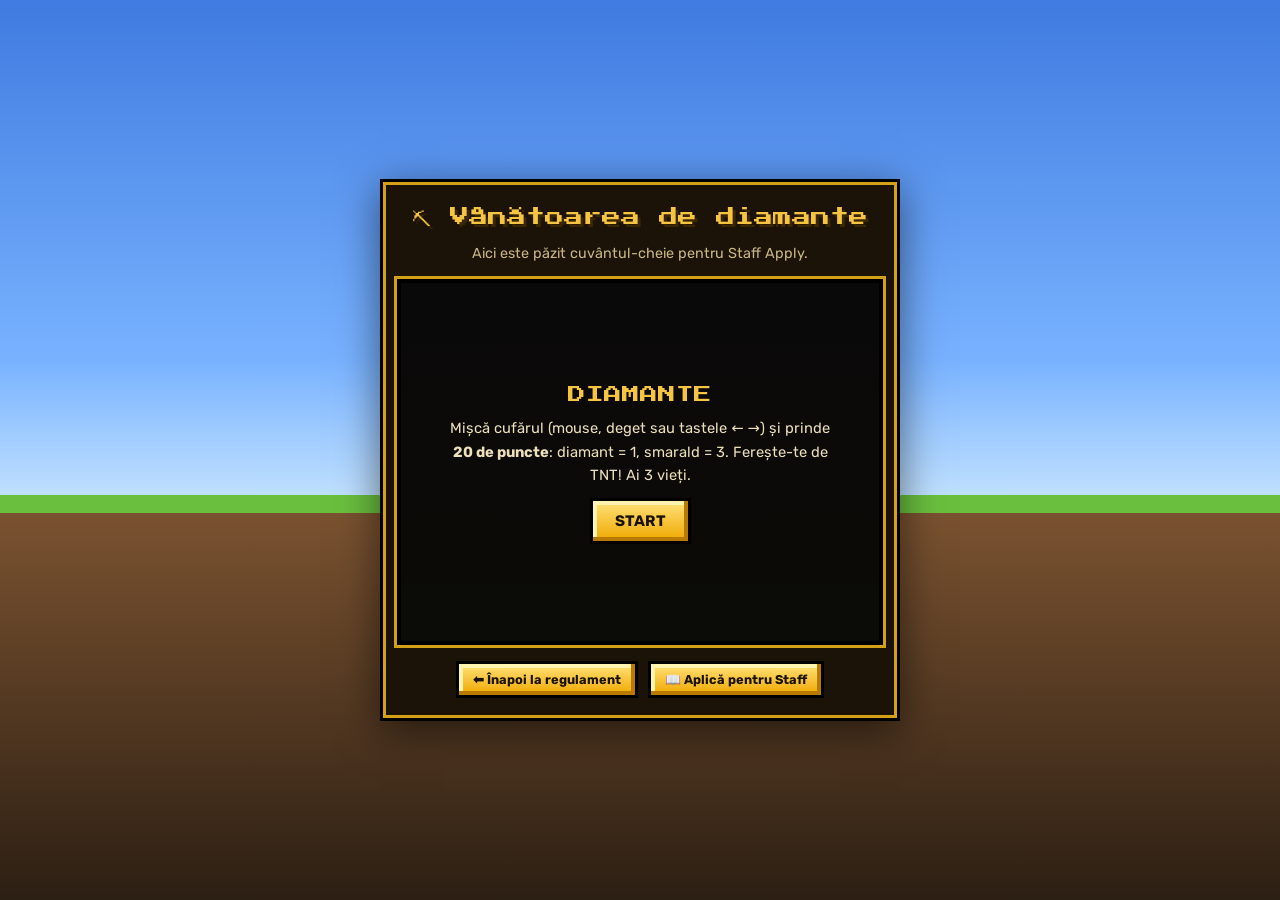
==== index.html @ 4e88d93f "36" ====
<!doctype html>
<html lang="ro">
<head>
  <meta charset="utf-8">
  <meta name="viewport" content="width=device-width,initial-scale=1">
  <title>Vânătoarea de diamante · Survival-Earth</title>
  <link href="https://fonts.googleapis.com/css2?family=Press+Start+2P&family=Rubik:wght@400;700&display=swap" rel="stylesheet">
  <style>
    *{box-sizing:border-box}body{margin:0;min-height:100vh;display:grid;place-items:center;padding:16px;font:16px/1.6 Rubik,system-ui,sans-serif;color:#f6ecd2;background:linear-gradient(#3f7be0,#78b2ff 40%,#bfe0ff 55%,#6abf3f 55% 57%,#7a5230 57%,#2c1f13)}
    .game{width:100%;max-width:520px;text-align:center;padding:20px 14px;border:3px solid #000;background:#1b1208;box-shadow:inset 0 0 0 3px #d4a017,0 10px 40px #0008}
    h1{margin:0;font:400 clamp(13px,3.8vw,19px)/1.6 'Press Start 2P',monospace;color:#f5c542;text-shadow:3px 3px #3a2600}
    .gbox{position:relative;margin:14px auto 0;border:4px solid #000;box-shadow:0 0 0 3px #d4a017}
    .gc{display:block;width:100%;height:auto;touch-action:none;background:linear-gradient(#10243f,#1d3a1f);cursor:ew-resize;image-rendering:pixelated}
    .gov{position:absolute;inset:0;display:grid;place-content:center;justify-items:center;gap:10px;padding:14px;background:#0a0705ea}
    .gt{font:400 clamp(.8rem,3.6vw,1.1rem)/1.5 'Press Start 2P',monospace;color:#f5c542}.gd{max-width:380px;font-size:.92rem;color:#ecdfba}
    .btn{display:inline-block;padding:11px 22px;font:700 .95rem Rubik,sans-serif;cursor:pointer;text-decoration:none;color:#1a1206;background:linear-gradient(#ffe27a,#f0a800);border:3px solid #000;box-shadow:inset -4px -4px #b87a00,inset 4px 4px #fff3b0}
    .btn:hover{filter:brightness(1.1)}.prize{display:none}.game.won .prize{display:block}.game.won .gbox{display:none}
    .kw{display:block;margin:12px 0 14px;font:400 clamp(.8rem,4.2vw,1.3rem) 'Press Start 2P',monospace;color:#f5c542;word-break:break-all;user-select:all}
    .lk{margin-top:16px;display:flex;gap:10px;justify-content:center;flex-wrap:wrap}.lk .btn{font-size:.8rem;padding:8px 14px}
  </style>
</head>
<body>
  <div class="game">
    <h1>⛏ Vânătoarea de diamante</h1>
    <p style="margin:10px 0 0;color:#c9b886;font-size:.9rem">Aici este păzit cuvântul-cheie pentru Staff Apply.</p>
    <div class="gbox">
      <canvas class="gc" width="480" height="360"></canvas>
      <div class="gov">
        <div class="gt">DIAMANTE</div>
        <div class="gd">Mișcă cufărul (mouse, deget sau tastele ← →) și prinde <b>20 de puncte</b>: diamant = 1, smarald = 3. Ferește-te de TNT! Ai 3 vieți.</div>
        <button type="button" class="btn gs">START</button>
      </div>
    </div>
    <div class="prize">🏆 Felicitări! Cuvântul-cheie este:<span class="gold kw"></span><button type="button" class="btn kc">📋 Copiază cuvântul-cheie</button></div>
    <div class="lk">
      <a class="btn" href="https://panel.ratonii.ro/rules/view?id=29">⬅ Înapoi la regulament</a>
      <a class="btn" href="https://panel.ratonii.ro/staff-apply">📖 Aplică pentru Staff</a>
    </div>
  </div>

  <script>
    document.querySelector('.gs').onclick=function(){var b=this,g=b.closest('.game'),cv=g.querySelector('canvas'),cx=cv.getContext('2d'),ov=g.querySelector('.gov'),W=480,H=360,A=window.erA||(window.erA={});
    if(A.run)return;cx.imageSmoothingEnabled=false;
    function spr(r,p){var c=document.createElement('canvas');c.width=c.height=8;var x=c.getContext('2d');r.forEach(function(s,j){for(var i=0;i<8;i++){if(p[s.charAt(i)]){x.fillStyle=p[s.charAt(i)];x.fillRect(i,j,1,1)}}});return c}
    var G={d:spr(['...cc...','..cwcc..','.cwccdc.','cwccccdd','.ccccdd.','..cdddd.','...dd...','........'],{c:'#4aedd9',d:'#1fb5a6',w:'#fff'}),e:spr(['...cc...','..cwcc..','.cwccdc.','cwccccdd','.ccccdd.','..cdddd.','...dd...','........'],{c:'#3ddc6a',d:'#128a3a',w:'#d8ffe2'}),t:spr(['rrrrrrrr','rrrrrrrr','wwwwwwww','wkwwkkkw','wwwwwwww','rrrrrrrr','rrrrrrrr','dddddddd'],{r:'#d33a2a',w:'#eee',k:'#222',d:'#822'}),c:spr(['bbbbbbbb','bddddddb','bddggddb','bbbggbbb','bddddddb','bddddddb','bddddddb','bbbbbbbb'],{b:'#5a3410',d:'#a0702c',g:'#e8c24a'})};
    function beep(f,d){try{A.ac=A.ac||new(window.AudioContext||window.webkitAudioContext)();var o=A.ac.createOscillator(),q=A.ac.createGain();o.type='square';o.frequency.value=f;q.gain.value=.06;q.gain.exponentialRampToValueAtTime(.001,A.ac.currentTime+d);o.connect(q);q.connect(A.ac.destination);o.start();o.stop(A.ac.currentTime+d)}catch(e){}}
    if(!A.b){A.b=1;A.px=W/2;function mv(e){var r=cv.getBoundingClientRect();A.px=Math.max(32,Math.min(W-32,(e.clientX-r.left)/r.width*W))}
    cv.addEventListener('pointermove',mv);cv.addEventListener('pointerdown',mv);
    document.addEventListener('keydown',function(e){if(!A.run)return;if(e.key==='ArrowLeft'){A.px=Math.max(32,A.px-28);e.preventDefault()}if(e.key==='ArrowRight'){A.px=Math.min(W-32,A.px+28);e.preventDefault()}})}
    var sc=0,li=3,it=[],tm=0,nx=0;A.px=W/2;A.run=1;ov.style.display='none';g.classList.remove('won');
    function end(w){A.run=0;if(w){g.querySelector('.kw').textContent=atob('RWFydGhNQ1JhdG9uaWlCJkM=');g.classList.add('won');beep(990,.3)}else{g.querySelector('.gt').textContent='AI PIERDUT';g.querySelector('.gd').textContent='Ai fost aruncat în aer de TNT. Mai încearcă!';b.textContent='REÎNCEARCĂ';ov.style.display='grid'}}function loop(){if(!A.run)return;tm++;if(tm>=nx){var r=Math.random();it.push({x:20+Math.random()*(W-40),y:-24,k:r<.22?'t':r<.34?'e':'d'});nx=tm+Math.max(18,46-sc*1.2)}cx.clearRect(0,0,W,H);cx.fillStyle='rgba(255,255,255,.06)';for(var i=0;i<W;i+=48)cx.fillRect(i,0,2,H);it=it.filter(function(o){o.y+=2.6+sc*.12;if(o.y>H-52&&o.y<H-6&&Math.abs(o.x-A.px)<38){if(o.k=='t'){li--;beep(110,.3)}else{sc+=o.k=='e'?3:1;beep(o.k=='e'?880:660,.1)}return false}if(o.y>H+20)return false;cx.drawImage(G[o.k],o.x-16,o.y-16,32,32);return true});cx.drawImage(G.c,A.px-32,H-60,64,64);cx.fillStyle='#fff';cx.font='bold 16px monospace';cx.fillText('Puncte: '+Math.min(sc,20)+'/20',10,22);cx.fillText('Vieți: '+Array(Math.max(li,0)+1).join('♥'),10,44);if(sc>=20){end(1);return}if(li<=0){end(0);return}requestAnimationFrame(loop)}loop();};
    document.querySelector('.kc').onclick=function(){var t=document.querySelector('.kw').textContent;try{navigator.clipboard.writeText(t);this.textContent='✅ Copiat!'}catch(e){prompt('Copiază:',t)};
    };
  </script>
</body>
</html>
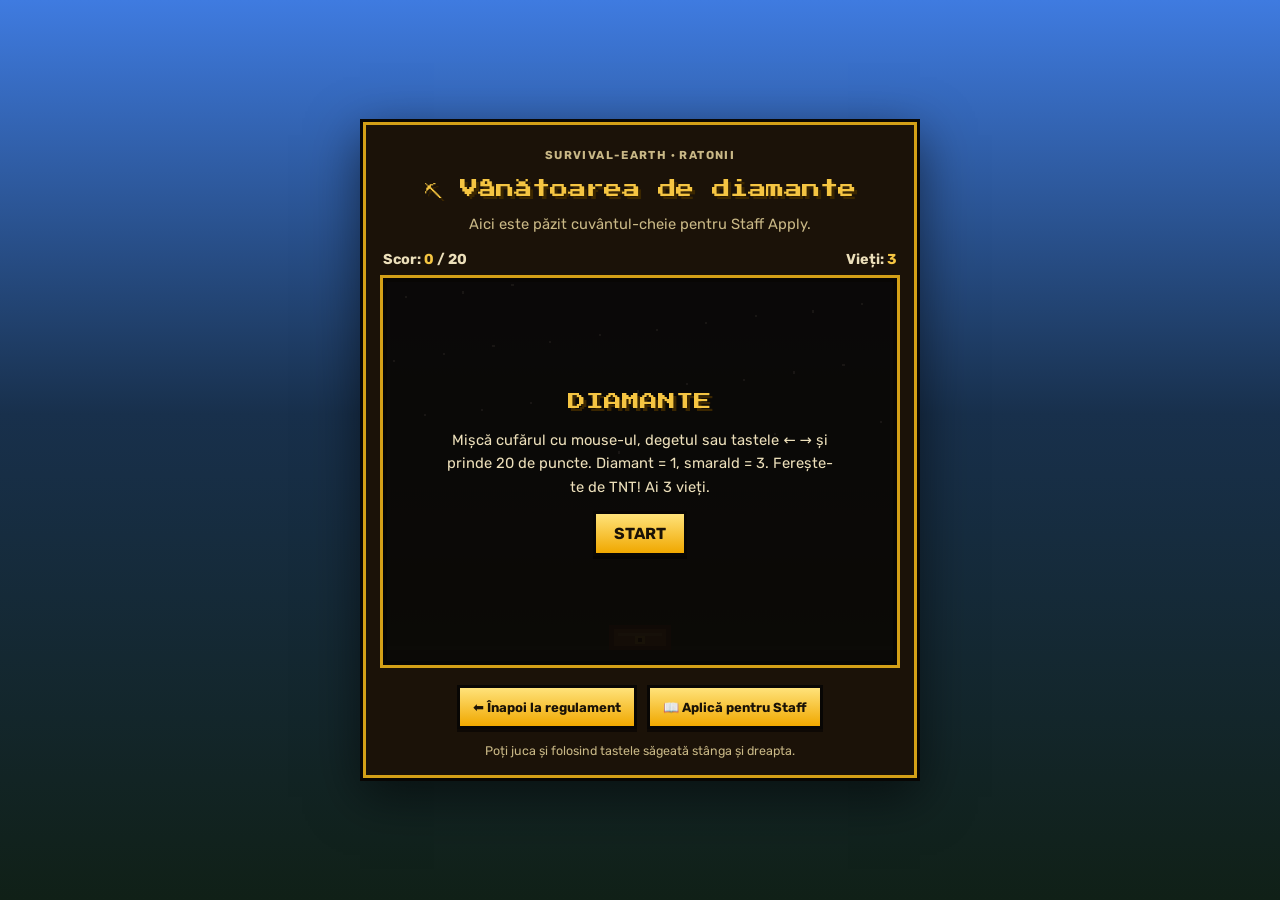
==== commit c7955f58: "Separate the mini-game into HTML, CSS, and JavaScript files" ====
--- a/index.html
+++ b/index.html
@@ -2,55 +2,51 @@
 <html lang="ro">
 <head>
   <meta charset="utf-8">
-  <meta name="viewport" content="width=device-width,initial-scale=1">
+  <meta name="viewport" content="width=device-width, initial-scale=1">
+  <meta name="theme-color" content="#18304c">
+  <meta name="description" content="Joacă Vânătoarea de diamante pe Survival-Earth și descoperă cuvântul-cheie pentru Staff Apply.">
   <title>Vânătoarea de diamante · Survival-Earth</title>
-  <link href="https://fonts.googleapis.com/css2?family=Press+Start+2P&family=Rubik:wght@400;700&display=swap" rel="stylesheet">
-  <style>
-    *{box-sizing:border-box}body{margin:0;min-height:100vh;display:grid;place-items:center;padding:16px;font:16px/1.6 Rubik,system-ui,sans-serif;color:#f6ecd2;background:linear-gradient(#3f7be0,#78b2ff 40%,#bfe0ff 55%,#6abf3f 55% 57%,#7a5230 57%,#2c1f13)}
-    .game{width:100%;max-width:520px;text-align:center;padding:20px 14px;border:3px solid #000;background:#1b1208;box-shadow:inset 0 0 0 3px #d4a017,0 10px 40px #0008}
-    h1{margin:0;font:400 clamp(13px,3.8vw,19px)/1.6 'Press Start 2P',monospace;color:#f5c542;text-shadow:3px 3px #3a2600}
-    .gbox{position:relative;margin:14px auto 0;border:4px solid #000;box-shadow:0 0 0 3px #d4a017}
-    .gc{display:block;width:100%;height:auto;touch-action:none;background:linear-gradient(#10243f,#1d3a1f);cursor:ew-resize;image-rendering:pixelated}
-    .gov{position:absolute;inset:0;display:grid;place-content:center;justify-items:center;gap:10px;padding:14px;background:#0a0705ea}
-    .gt{font:400 clamp(.8rem,3.6vw,1.1rem)/1.5 'Press Start 2P',monospace;color:#f5c542}.gd{max-width:380px;font-size:.92rem;color:#ecdfba}
-    .btn{display:inline-block;padding:11px 22px;font:700 .95rem Rubik,sans-serif;cursor:pointer;text-decoration:none;color:#1a1206;background:linear-gradient(#ffe27a,#f0a800);border:3px solid #000;box-shadow:inset -4px -4px #b87a00,inset 4px 4px #fff3b0}
-    .btn:hover{filter:brightness(1.1)}.prize{display:none}.game.won .prize{display:block}.game.won .gbox{display:none}
-    .kw{display:block;margin:12px 0 14px;font:400 clamp(.8rem,4.2vw,1.3rem) 'Press Start 2P',monospace;color:#f5c542;word-break:break-all;user-select:all}
-    .lk{margin-top:16px;display:flex;gap:10px;justify-content:center;flex-wrap:wrap}.lk .btn{font-size:.8rem;padding:8px 14px}
-  </style>
+  <link rel="preconnect" href="https://fonts.googleapis.com">
+  <link rel="preconnect" href="https://fonts.gstatic.com" crossorigin>
+  <link href="https://fonts.googleapis.com/css2?family=Press+Start+2P&family=Rubik:wght@400;500;700&display=swap" rel="stylesheet">
+  <link rel="stylesheet" href="style.css">
+  <script src="script.js" defer></script>
 </head>
 <body>
-  <div class="game">
-    <h1>⛏ Vânătoarea de diamante</h1>
-    <p style="margin:10px 0 0;color:#c9b886;font-size:.9rem">Aici este păzit cuvântul-cheie pentru Staff Apply.</p>
-    <div class="gbox">
-      <canvas class="gc" width="480" height="360"></canvas>
-      <div class="gov">
-        <div class="gt">DIAMANTE</div>
-        <div class="gd">Mișcă cufărul (mouse, deget sau tastele ← →) și prinde <b>20 de puncte</b>: diamant = 1, smarald = 3. Ferește-te de TNT! Ai 3 vieți.</div>
-        <button type="button" class="btn gs">START</button>
+  <main class="game" id="game">
+    <header class="intro">
+      <p class="eyebrow">SURVIVAL-EARTH · RATONII</p>
+      <h1>⛏ Vânătoarea de diamante</h1>
+      <p class="description">Aici este păzit cuvântul-cheie pentru Staff Apply.</p>
+    </header>
+
+    <section class="game-area" aria-label="Mini-joc Vânătoarea de diamante">
+      <div class="hud" aria-live="polite">
+        <span>Scor: <strong id="score">0</strong> / 20</span>
+        <span>Vieți: <strong id="lives">3</strong></span>
       </div>
-    </div>
-    <div class="prize">🏆 Felicitări! Cuvântul-cheie este:<span class="gold kw"></span><button type="button" class="btn kc">📋 Copiază cuvântul-cheie</button></div>
-    <div class="lk">
-      <a class="btn" href="https://panel.ratonii.ro/rules/view?id=29">⬅ Înapoi la regulament</a>
-      <a class="btn" href="https://panel.ratonii.ro/staff-apply">📖 Aplică pentru Staff</a>
-    </div>
-  </div>
+      <div class="canvas-wrap">
+        <canvas class="game-canvas" id="game-canvas" width="480" height="360" aria-label="Prinde diamantele și smaraldele, evită TNT-ul"></canvas>
+        <div class="overlay" id="overlay">
+          <h2 class="overlay-title" id="overlay-title">DIAMANTE</h2>
+          <p class="overlay-description" id="overlay-description">Mișcă cufărul cu mouse-ul, degetul sau tastele ← → și prinde 20 de puncte. Diamant = 1, smarald = 3. Ferește-te de TNT! Ai 3 vieți.</p>
+          <button class="button" id="start-button" type="button">START</button>
+        </div>
+      </div>
 
-  <script>
-    document.querySelector('.gs').onclick=function(){var b=this,g=b.closest('.game'),cv=g.querySelector('canvas'),cx=cv.getContext('2d'),ov=g.querySelector('.gov'),W=480,H=360,A=window.erA||(window.erA={});
-    if(A.run)return;cx.imageSmoothingEnabled=false;
-    function spr(r,p){var c=document.createElement('canvas');c.width=c.height=8;var x=c.getContext('2d');r.forEach(function(s,j){for(var i=0;i<8;i++){if(p[s.charAt(i)]){x.fillStyle=p[s.charAt(i)];x.fillRect(i,j,1,1)}}});return c}
-    var G={d:spr(['...cc...','..cwcc..','.cwccdc.','cwccccdd','.ccccdd.','..cdddd.','...dd...','........'],{c:'#4aedd9',d:'#1fb5a6',w:'#fff'}),e:spr(['...cc...','..cwcc..','.cwccdc.','cwccccdd','.ccccdd.','..cdddd.','...dd...','........'],{c:'#3ddc6a',d:'#128a3a',w:'#d8ffe2'}),t:spr(['rrrrrrrr','rrrrrrrr','wwwwwwww','wkwwkkkw','wwwwwwww','rrrrrrrr','rrrrrrrr','dddddddd'],{r:'#d33a2a',w:'#eee',k:'#222',d:'#822'}),c:spr(['bbbbbbbb','bddddddb','bddggddb','bbbggbbb','bddddddb','bddddddb','bddddddb','bbbbbbbb'],{b:'#5a3410',d:'#a0702c',g:'#e8c24a'})};
-    function beep(f,d){try{A.ac=A.ac||new(window.AudioContext||window.webkitAudioContext)();var o=A.ac.createOscillator(),q=A.ac.createGain();o.type='square';o.frequency.value=f;q.gain.value=.06;q.gain.exponentialRampToValueAtTime(.001,A.ac.currentTime+d);o.connect(q);q.connect(A.ac.destination);o.start();o.stop(A.ac.currentTime+d)}catch(e){}}
-    if(!A.b){A.b=1;A.px=W/2;function mv(e){var r=cv.getBoundingClientRect();A.px=Math.max(32,Math.min(W-32,(e.clientX-r.left)/r.width*W))}
-    cv.addEventListener('pointermove',mv);cv.addEventListener('pointerdown',mv);
-    document.addEventListener('keydown',function(e){if(!A.run)return;if(e.key==='ArrowLeft'){A.px=Math.max(32,A.px-28);e.preventDefault()}if(e.key==='ArrowRight'){A.px=Math.min(W-32,A.px+28);e.preventDefault()}})}
-    var sc=0,li=3,it=[],tm=0,nx=0;A.px=W/2;A.run=1;ov.style.display='none';g.classList.remove('won');
-    function end(w){A.run=0;if(w){g.querySelector('.kw').textContent=atob('RWFydGhNQ1JhdG9uaWlCJkM=');g.classList.add('won');beep(990,.3)}else{g.querySelector('.gt').textContent='AI PIERDUT';g.querySelector('.gd').textContent='Ai fost aruncat în aer de TNT. Mai încearcă!';b.textContent='REÎNCEARCĂ';ov.style.display='grid'}}function loop(){if(!A.run)return;tm++;if(tm>=nx){var r=Math.random();it.push({x:20+Math.random()*(W-40),y:-24,k:r<.22?'t':r<.34?'e':'d'});nx=tm+Math.max(18,46-sc*1.2)}cx.clearRect(0,0,W,H);cx.fillStyle='rgba(255,255,255,.06)';for(var i=0;i<W;i+=48)cx.fillRect(i,0,2,H);it=it.filter(function(o){o.y+=2.6+sc*.12;if(o.y>H-52&&o.y<H-6&&Math.abs(o.x-A.px)<38){if(o.k=='t'){li--;beep(110,.3)}else{sc+=o.k=='e'?3:1;beep(o.k=='e'?880:660,.1)}return false}if(o.y>H+20)return false;cx.drawImage(G[o.k],o.x-16,o.y-16,32,32);return true});cx.drawImage(G.c,A.px-32,H-60,64,64);cx.fillStyle='#fff';cx.font='bold 16px monospace';cx.fillText('Puncte: '+Math.min(sc,20)+'/20',10,22);cx.fillText('Vieți: '+Array(Math.max(li,0)+1).join('♥'),10,44);if(sc>=20){end(1);return}if(li<=0){end(0);return}requestAnimationFrame(loop)}loop();};
-    document.querySelector('.kc').onclick=function(){var t=document.querySelector('.kw').textContent;try{navigator.clipboard.writeText(t);this.textContent='✅ Copiat!'}catch(e){prompt('Copiază:',t)};
-    };
-  </script>
+      <section class="prize" id="prize" hidden aria-live="polite">
+        <h2>🏆 Felicitări!</h2>
+        <p>Cuvântul-cheie este:</p>
+        <strong class="keyword" id="keyword">EarthMCRatoniiB&amp;C</strong>
+        <button class="button copy-button" id="copy-button" type="button">📋 Copiază cuvântul-cheie</button>
+      </section>
+    </section>
+
+    <nav class="links" aria-label="Linkuri utile">
+      <a class="button button-secondary" href="https://panel.ratonii.ro/rules/view?id=29">⬅ Înapoi la regulament</a>
+      <a class="button button-secondary" href="https://panel.ratonii.ro/staff-apply">📖 Aplică pentru Staff</a>
+    </nav>
+    <p class="controls-hint">Poți juca și folosind tastele săgeată stânga și dreapta.</p>
+  </main>
 </body>
 </html>
--- a/style.css
+++ b/style.css
@@ -0,0 +1,209 @@
+* {
+  box-sizing: border-box;
+}
+
+:root {
+  color-scheme: dark;
+  font-family: "Rubik", system-ui, sans-serif;
+  color: #f6ecd2;
+  background: #10233b;
+}
+
+body {
+  min-width: 320px;
+  min-height: 100vh;
+  margin: 0;
+  display: grid;
+  place-items: center;
+  padding: 24px 16px;
+  background: linear-gradient(180deg, #3f7be0 0%, #18304c 46%, #102017 100%);
+}
+
+button,
+a {
+  font: inherit;
+}
+
+.game {
+  width: min(100%, 560px);
+  padding: 26px 20px 20px;
+  text-align: center;
+  background: #1b1208;
+  border: 3px solid #080604;
+  box-shadow: inset 0 0 0 3px #d4a017, 0 16px 48px #0008;
+}
+
+.intro {
+  margin-bottom: 18px;
+}
+
+.eyebrow {
+  margin: 0 0 12px;
+  color: #c9b886;
+  font-size: 0.72rem;
+  font-weight: 700;
+  letter-spacing: 0.12em;
+}
+
+h1,
+.overlay-title {
+  color: #f5c542;
+  font-family: "Press Start 2P", monospace;
+  font-size: clamp(0.82rem, 3.5vw, 1.15rem);
+  font-weight: 400;
+  line-height: 1.7;
+  text-shadow: 3px 3px #3a2600;
+}
+
+h1 {
+  margin: 0;
+}
+
+.description {
+  margin: 10px 0 0;
+  color: #c9b886;
+  font-size: 0.92rem;
+}
+
+.hud {
+  display: flex;
+  justify-content: space-between;
+  gap: 12px;
+  margin: 0 auto 10px;
+  color: #ecdfba;
+  font-size: 0.9rem;
+  font-weight: 700;
+}
+
+.hud strong {
+  color: #f5c542;
+  font-variant-numeric: tabular-nums;
+}
+
+.canvas-wrap {
+  position: relative;
+  border: 4px solid #080604;
+  box-shadow: 0 0 0 3px #d4a017;
+}
+
+.game-canvas {
+  display: block;
+  width: 100%;
+  height: auto;
+  background: #10243f;
+  image-rendering: pixelated;
+  touch-action: none;
+  cursor: ew-resize;
+}
+
+.overlay {
+  position: absolute;
+  inset: 0;
+  display: grid;
+  align-content: center;
+  justify-items: center;
+  gap: 12px;
+  padding: 18px;
+  background: #0a0705eF;
+}
+
+.overlay[hidden] {
+  display: none;
+}
+
+.overlay-title {
+  margin: 0;
+  font-size: clamp(0.8rem, 3.6vw, 1.1rem);
+}
+
+.overlay-description {
+  max-width: 390px;
+  margin: 0;
+  color: #ecdfba;
+  font-size: 0.92rem;
+  line-height: 1.6;
+}
+
+.button {
+  display: inline-flex;
+  min-height: 44px;
+  align-items: center;
+  justify-content: center;
+  padding: 10px 18px;
+  color: #1a1206;
+  font-weight: 700;
+  text-decoration: none;
+  background: linear-gradient(#ffe27a, #f0a800);
+  border: 3px solid #080604;
+  box-shadow: 0 3px 0 #0008;
+  cursor: pointer;
+  transition: filter 120ms ease, transform 120ms ease;
+}
+
+.button:hover {
+  filter: brightness(1.1);
+  transform: translateY(-1px);
+}
+
+.button:focus-visible {
+  outline: 3px solid #fff;
+  outline-offset: 3px;
+}
+
+.prize {
+  padding: 22px 10px 8px;
+}
+
+.prize[hidden] {
+  display: none;
+}
+
+.prize h2 {
+  margin: 0 0 8px;
+  color: #f5c542;
+  font-size: 1.3rem;
+}
+
+.prize p {
+  margin: 0;
+}
+
+.keyword {
+  display: block;
+  margin: 14px 0;
+  color: #f5c542;
+  font-family: "Press Start 2P", monospace;
+  font-size: clamp(0.7rem, 4vw, 1rem);
+  line-height: 1.8;
+  overflow-wrap: anywhere;
+  user-select: all;
+}
+
+.links {
+  display: flex;
+  flex-wrap: wrap;
+  justify-content: center;
+  gap: 10px;
+  margin-top: 20px;
+}
+
+.button-secondary {
+  padding: 9px 13px;
+  font-size: 0.82rem;
+}
+
+.controls-hint {
+  margin: 14px 0 0;
+  color: #c9b886;
+  font-size: 0.78rem;
+}
+
+@media (max-width: 420px) {
+  .game {
+    padding: 22px 14px 16px;
+  }
+
+  .links {
+    flex-direction: column;
+  }
+}
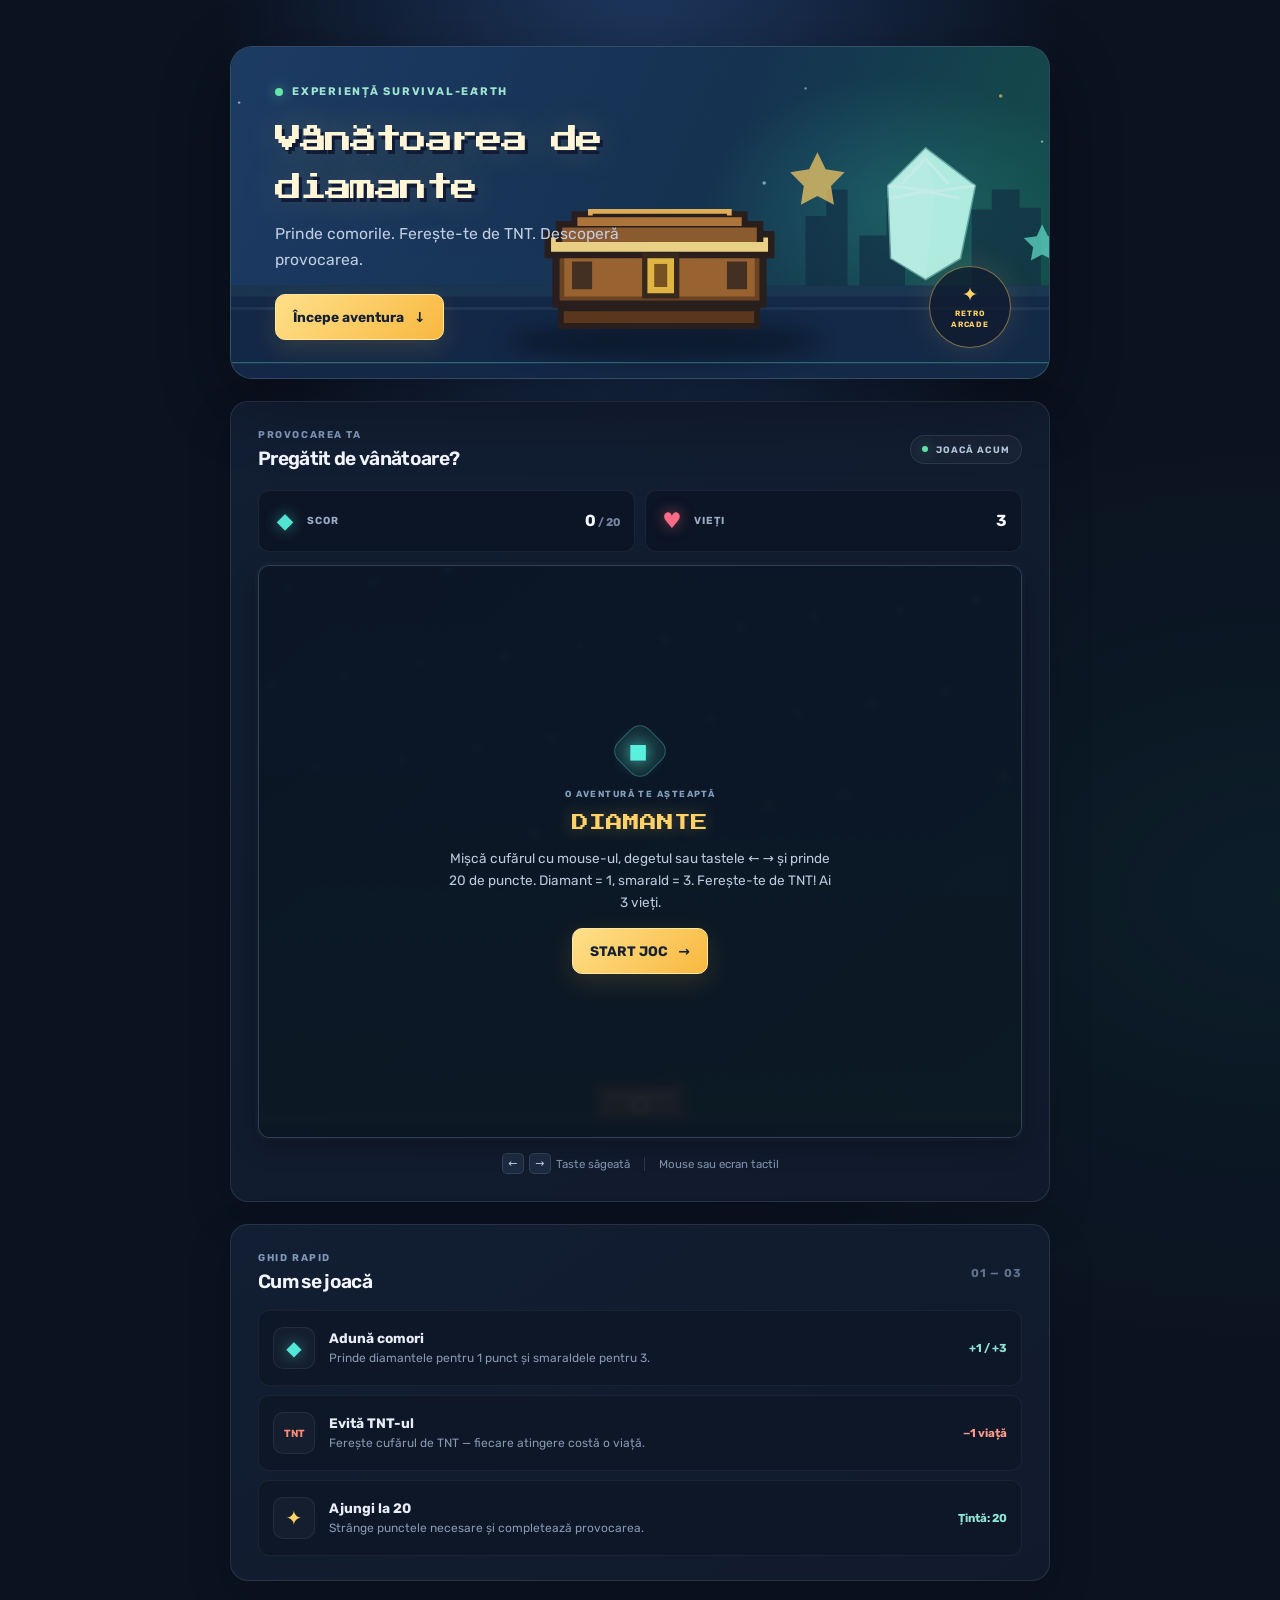
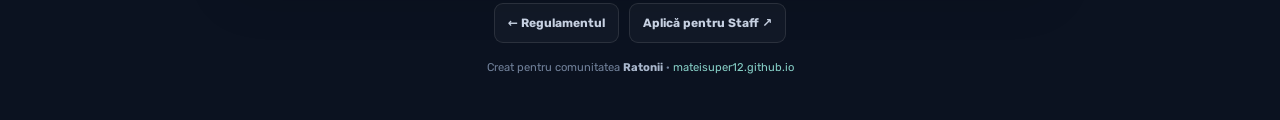
==== commit 897ed79c: "Refresh the game landing page with new branding and username links (leave README unchanged)" ====
--- a/index.html
+++ b/index.html
@@ -3,34 +3,56 @@
 <head>
   <meta charset="utf-8">
   <meta name="viewport" content="width=device-width, initial-scale=1">
-  <meta name="theme-color" content="#18304c">
-  <meta name="description" content="Joacă Vânătoarea de diamante pe Survival-Earth și descoperă cuvântul-cheie pentru Staff Apply.">
+  <meta name="theme-color" content="#101a2d">
+  <meta name="description" content="Joacă Vânătoarea de diamante pe Survival-Earth. Prinde diamante și smaralde, evită TNT-ul și încearcă provocarea!">
+  <link rel="canonical" href="https://mateisuper12.github.io/DiamondHuntRatonii-Project-/">
+  <meta property="og:type" content="website">
+  <meta property="og:title" content="Vânătoarea de diamante · Survival-Earth">
+  <meta property="og:description" content="Un mini-joc retro pentru comunitatea Ratonii. Prinde diamante și smaralde și ferește-te de TNT!">
+  <meta property="og:url" content="https://mateisuper12.github.io/DiamondHuntRatonii-Project-/">
+  <meta property="og:image" content="https://mateisuper12.github.io/DiamondHuntRatonii-Project-/banner.svg">
   <title>Vânătoarea de diamante · Survival-Earth</title>
   <link rel="preconnect" href="https://fonts.googleapis.com">
   <link rel="preconnect" href="https://fonts.gstatic.com" crossorigin>
-  <link href="https://fonts.googleapis.com/css2?family=Press+Start+2P&family=Rubik:wght@400;500;700&display=swap" rel="stylesheet">
+  <link href="https://fonts.googleapis.com/css2?family=Press+Start+2P&family=Rubik:wght@400;500;600;700&display=swap" rel="stylesheet">
   <link rel="stylesheet" href="style.css">
   <script src="script.js" defer></script>
 </head>
 <body>
-  <main class="game" id="game">
-    <header class="intro">
-      <p class="eyebrow">SURVIVAL-EARTH · RATONII</p>
-      <h1>⛏ Vânătoarea de diamante</h1>
-      <p class="description">Aici este păzit cuvântul-cheie pentru Staff Apply.</p>
+  <main class="page-shell" id="game">
+    <header class="hero">
+      <img class="hero-banner" src="banner.svg" alt="Banner ilustrat Vânătoarea de diamante, Survival-Earth">
+      <div class="hero-content">
+        <p class="eyebrow"><span class="status-dot" aria-hidden="true"></span> EXPERIENȚĂ SURVIVAL-EARTH</p>
+        <h1>Vânătoarea<br class="title-break"> de diamante</h1>
+        <p class="description">Prinde comorile. Ferește-te de TNT. Descoperă provocarea.</p>
+        <a class="button hero-cta" href="#play">Începe aventura <span aria-hidden="true">↓</span></a>
+      </div>
+      <div class="hero-badge" aria-label="Joc retro arcade">✦<span>RETRO<br>ARCADE</span></div>
     </header>
 
-    <section class="game-area" aria-label="Mini-joc Vânătoarea de diamante">
+    <section class="game-panel" id="play" aria-label="Mini-joc Vânătoarea de diamante">
+      <div class="section-heading">
+        <div>
+          <p class="section-kicker">PROVOCAREA TA</p>
+          <h2>Pregătit de vânătoare?</h2>
+        </div>
+        <span class="live-pill"><span aria-hidden="true"></span> JOACĂ ACUM</span>
+      </div>
+
       <div class="hud" aria-live="polite">
-        <span>Scor: <strong id="score">0</strong> / 20</span>
-        <span>Vieți: <strong id="lives">3</strong></span>
+        <div class="hud-card"><span class="hud-icon" aria-hidden="true">◆</span><span>SCOR</span><strong><span id="score">0</span><small> / 20</small></strong></div>
+        <div class="hud-card"><span class="hud-icon heart-icon" aria-hidden="true">♥</span><span>VIEȚI</span><strong id="lives">3</strong></div>
       </div>
+
       <div class="canvas-wrap">
         <canvas class="game-canvas" id="game-canvas" width="480" height="360" aria-label="Prinde diamantele și smaraldele, evită TNT-ul"></canvas>
         <div class="overlay" id="overlay">
-          <h2 class="overlay-title" id="overlay-title">DIAMANTE</h2>
+          <div class="overlay-emblem" aria-hidden="true">◆</div>
+          <p class="overlay-kicker">O AVENTURĂ TE AȘTEAPTĂ</p>
+          <h3 class="overlay-title" id="overlay-title">DIAMANTE</h3>
           <p class="overlay-description" id="overlay-description">Mișcă cufărul cu mouse-ul, degetul sau tastele ← → și prinde 20 de puncte. Diamant = 1, smarald = 3. Ferește-te de TNT! Ai 3 vieți.</p>
-          <button class="button" id="start-button" type="button">START</button>
+          <button class="button start-button" id="start-button" type="button">START JOC <span aria-hidden="true">→</span></button>
         </div>
       </div>
 
@@ -40,13 +62,46 @@
         <strong class="keyword" id="keyword">EarthMCRatoniiB&amp;C</strong>
         <button class="button copy-button" id="copy-button" type="button">📋 Copiază cuvântul-cheie</button>
       </section>
+
+      <div class="controls-row">
+        <span><kbd>←</kbd><kbd>→</kbd> Taste săgeată</span>
+        <span class="controls-divider" aria-hidden="true"></span>
+        <span>Mouse sau ecran tactil</span>
+      </div>
     </section>
 
-    <nav class="links" aria-label="Linkuri utile">
-      <a class="button button-secondary" href="https://panel.ratonii.ro/rules/view?id=29">⬅ Înapoi la regulament</a>
-      <a class="button button-secondary" href="https://panel.ratonii.ro/staff-apply">📖 Aplică pentru Staff</a>
-    </nav>
-    <p class="controls-hint">Poți juca și folosind tastele săgeată stânga și dreapta.</p>
+    <section class="info-section" aria-labelledby="how-to-title">
+      <div class="section-heading info-heading">
+        <div>
+          <p class="section-kicker">GHID RAPID</p>
+          <h2 id="how-to-title">Cum se joacă</h2>
+        </div>
+        <span class="info-number">01 — 03</span>
+      </div>
+      <div class="guide-grid">
+        <article class="guide-card">
+          <span class="guide-icon diamond" aria-hidden="true">◆</span>
+          <div><h3>Adună comori</h3><p>Prinde diamantele pentru 1 punct și smaraldele pentru 3.</p></div>
+          <span class="guide-value">+1 / +3</span>
+        </article>
+        <article class="guide-card">
+          <span class="guide-icon tnt" aria-hidden="true">TNT</span>
+          <div><h3>Evită TNT-ul</h3><p>Ferește cufărul de TNT — fiecare atingere costă o viață.</p></div>
+          <span class="guide-value danger">−1 viață</span>
+        </article>
+        <article class="guide-card">
+          <span class="guide-icon trophy" aria-hidden="true">✦</span>
+          <div><h3>Ajungi la 20</h3><p>Strânge punctele necesare și completează provocarea.</p></div>
+          <span class="guide-value">Țintă: 20</span>
+        </article>
+      </div>
+    </section>
+
+    <footer class="site-footer">
+      <a class="button button-secondary" href="https://panel.ratonii.ro/rules/view?id=29">← Regulamentul</a>
+      <a class="button button-secondary" href="https://panel.ratonii.ro/staff-apply">Aplică pentru Staff ↗</a>
+      <p>Creat pentru comunitatea <strong>Ratonii</strong> <span aria-hidden="true">·</span> <a href="https://mateisuper12.github.io/DiamondHuntRatonii-Project-/">mateisuper12.github.io</a></p>
+    </footer>
   </main>
 </body>
 </html>
--- a/style.css
+++ b/style.css
@@ -5,18 +5,31 @@
 :root {
   color-scheme: dark;
   font-family: "Rubik", system-ui, sans-serif;
-  color: #f6ecd2;
-  background: #10233b;
+  color: #f3f5ff;
+  background: #0b1220;
+  font-synthesis: none;
+  text-rendering: optimizeLegibility;
+  -webkit-font-smoothing: antialiased;
+  --muted: #9aa8c3;
+  --gold: #ffd166;
+  --panel: #111c30;
+  --line: #ffffff19;
+}
+
+html {
+  min-width: 320px;
+  scroll-behavior: smooth;
 }
 
 body {
   min-width: 320px;
   min-height: 100vh;
   margin: 0;
-  display: grid;
-  place-items: center;
-  padding: 24px 16px;
-  background: linear-gradient(180deg, #3f7be0 0%, #18304c 46%, #102017 100%);
+  padding: 46px 18px;
+  background:
+    radial-gradient(ellipse at 50% -10%, #284d83aa 0, transparent 47%),
+    radial-gradient(ellipse at 100% 52%, #137a6c1c 0, transparent 38%),
+    #0b1220;
 }
 
 button,
@@ -24,66 +37,252 @@
   font: inherit;
 }
 
-.game {
-  width: min(100%, 560px);
-  padding: 26px 20px 20px;
+.page-shell {
+  width: min(100%, 820px);
+  margin: 0 auto;
+}
+
+.hero {
+  position: relative;
+  min-height: 280px;
+  overflow: hidden;
+  display: flex;
+  align-items: center;
+  padding: 38px 44px;
+  isolation: isolate;
+  background: linear-gradient(110deg, #162b4c 0%, #173253 54%, #163d49 100%);
+  border: 1px solid #ffffff20;
+  border-radius: 22px;
+  box-shadow: 0 22px 70px #0005;
+}
+
+.hero-banner {
+  position: absolute;
+  z-index: -1;
+  inset: 0;
+  width: 100%;
+  height: 100%;
+  object-fit: cover;
+  opacity: 0.9;
+}
+
+.hero-content {
+  max-width: 510px;
+}
+
+.eyebrow,
+.section-kicker,
+.overlay-kicker {
+  margin: 0;
+  color: #9fe3d2;
+  font-size: 0.69rem;
+  font-weight: 700;
+  letter-spacing: 0.16em;
+}
+
+.eyebrow {
+  display: flex;
+  align-items: center;
+  gap: 9px;
+}
+
+.status-dot,
+.live-pill > span {
+  width: 8px;
+  height: 8px;
+  border-radius: 50%;
+  background: #65e6a8;
+  box-shadow: 0 0 14px #65e6a899;
+}
+
+h1 {
+  margin: 18px 0 10px;
+  color: #fff6d8;
+  font-family: "Press Start 2P", monospace;
+  font-size: clamp(1.05rem, 3.5vw, 1.7rem);
+  font-weight: 400;
+  line-height: 1.75;
+  letter-spacing: -0.07em;
+  text-shadow: 3px 4px 0 #111b35, 0 0 36px #ffd16645;
+}
+
+.title-break {
+  display: none;
+}
+
+.description {
+  max-width: 380px;
+  margin: 0;
+  color: #c1cee1;
+  font-size: 0.98rem;
+  line-height: 1.65;
+}
+
+.button {
+  display: inline-flex;
+  min-height: 46px;
+  align-items: center;
+  justify-content: center;
+  gap: 10px;
+  padding: 11px 17px;
+  color: #162035;
+  font-size: 0.86rem;
+  font-weight: 700;
+  text-decoration: none;
+  background: linear-gradient(135deg, #ffe08a, #f8b83f);
+  border: 1px solid #ffe6a1;
+  border-radius: 10px;
+  box-shadow: 0 8px 24px #f6b84125;
+  cursor: pointer;
+  transition: transform 160ms ease, filter 160ms ease, box-shadow 160ms ease;
+}
+
+.button:hover {
+  filter: brightness(1.07);
+  transform: translateY(-2px);
+  box-shadow: 0 10px 28px #f6b84138;
+}
+
+.button:focus-visible {
+  outline: 3px solid #fff;
+  outline-offset: 4px;
+}
+
+.hero-cta {
+  margin-top: 21px;
+}
+
+.hero-badge {
+  position: absolute;
+  right: 38px;
+  bottom: 30px;
+  width: 82px;
+  height: 82px;
+  display: grid;
+  place-content: center;
+  color: var(--gold);
   text-align: center;
-  background: #1b1208;
-  border: 3px solid #080604;
-  box-shadow: inset 0 0 0 3px #d4a017, 0 16px 48px #0008;
-}
-
-.intro {
-  margin-bottom: 18px;
-}
-
-.eyebrow {
-  margin: 0 0 12px;
-  color: #c9b886;
-  font-size: 0.72rem;
-  font-weight: 700;
-  letter-spacing: 0.12em;
-}
-
-h1,
-.overlay-title {
-  color: #f5c542;
-  font-family: "Press Start 2P", monospace;
-  font-size: clamp(0.82rem, 3.5vw, 1.15rem);
-  font-weight: 400;
-  line-height: 1.7;
-  text-shadow: 3px 3px #3a2600;
-}
-
-h1 {
-  margin: 0;
-}
-
-.description {
-  margin: 10px 0 0;
-  color: #c9b886;
-  font-size: 0.92rem;
+  background: #101a2dbf;
+  border: 1px solid #ffd16673;
+  border-radius: 50%;
+  box-shadow: 0 0 32px #ffd16620;
+  font-size: 1.2rem;
+}
+
+.hero-badge span {
+  margin-top: 3px;
+  font-size: 0.48rem;
+  font-weight: 700;
+  letter-spacing: 0.11em;
+  line-height: 1.4;
+}
+
+.game-panel,
+.info-section {
+  margin-top: 22px;
+  padding: 27px;
+  background: linear-gradient(145deg, #121e33, #101a2b);
+  border: 1px solid var(--line);
+  border-radius: 18px;
+  box-shadow: 0 16px 48px #0002;
+}
+
+.section-heading {
+  display: flex;
+  align-items: center;
+  justify-content: space-between;
+  gap: 14px;
+  margin-bottom: 20px;
+}
+
+.section-kicker {
+  margin-bottom: 7px;
+  color: #8297b9;
+  font-size: 0.62rem;
+}
+
+.section-heading h2 {
+  margin: 0;
+  color: #f4f6fd;
+  font-size: 1.2rem;
+  font-weight: 600;
+  letter-spacing: -0.035em;
+}
+
+.live-pill {
+  display: inline-flex;
+  flex: 0 0 auto;
+  align-items: center;
+  gap: 8px;
+  padding: 8px 11px;
+  color: #b6c8df;
+  font-size: 0.58rem;
+  font-weight: 700;
+  letter-spacing: 0.1em;
+  background: #ffffff08;
+  border: 1px solid var(--line);
+  border-radius: 99px;
+}
+
+.live-pill > span {
+  width: 6px;
+  height: 6px;
 }
 
 .hud {
-  display: flex;
-  justify-content: space-between;
-  gap: 12px;
-  margin: 0 auto 10px;
-  color: #ecdfba;
-  font-size: 0.9rem;
-  font-weight: 700;
-}
-
-.hud strong {
-  color: #f5c542;
+  display: grid;
+  grid-template-columns: 1fr 1fr;
+  gap: 10px;
+  margin-bottom: 13px;
+}
+
+.hud-card {
+  min-height: 62px;
+  display: grid;
+  grid-template-columns: 25px 1fr auto;
+  align-items: center;
+  gap: 9px;
+  padding: 10px 14px;
+  color: #9aabc6;
+  font-size: 0.64rem;
+  font-weight: 700;
+  letter-spacing: 0.1em;
+  background: #0c1525;
+  border: 1px solid #ffffff10;
+  border-radius: 11px;
+}
+
+.hud-icon {
+  color: #51e4d3;
+  font-size: 1.35rem;
+  text-align: center;
+  text-shadow: 0 0 14px #51e4d388;
+}
+
+.heart-icon {
+  color: #ff6b85;
+  text-shadow: 0 0 14px #ff6b8588;
+}
+
+.hud-card strong {
+  color: #f5f7ff;
+  font-size: 1rem;
   font-variant-numeric: tabular-nums;
+  letter-spacing: 0;
+}
+
+.hud-card small {
+  color: #7585a1;
+  font-size: 0.7rem;
 }
 
 .canvas-wrap {
   position: relative;
-  border: 4px solid #080604;
-  box-shadow: 0 0 0 3px #d4a017;
+  overflow: hidden;
+  background: #10243f;
+  border: 1px solid #ffffff22;
+  border-radius: 12px;
+  box-shadow: 0 8px 26px #0004, 0 0 0 3px #ffffff05;
 }
 
 .game-canvas {
@@ -102,56 +301,66 @@
   display: grid;
   align-content: center;
   justify-items: center;
-  gap: 12px;
+  gap: 11px;
   padding: 18px;
-  background: #0a0705eF;
+  text-align: center;
+  background: linear-gradient(140deg, #0b1525ed, #0b1725e8);
+  backdrop-filter: blur(3px);
 }
 
 .overlay[hidden] {
   display: none;
 }
 
+.overlay-emblem {
+  width: 44px;
+  height: 44px;
+  display: grid;
+  place-items: center;
+  color: #5af0de;
+  font-size: 1.8rem;
+  background: #57e8d317;
+  border: 1px solid #57e8d34d;
+  border-radius: 13px;
+  text-shadow: 0 0 17px #57e8d3;
+  transform: rotate(45deg);
+}
+
+.overlay-emblem::first-letter {
+  transform: rotate(-45deg);
+}
+
+.overlay-kicker {
+  margin-top: 5px;
+  color: #82a0bd;
+  font-size: 0.56rem;
+}
+
 .overlay-title {
   margin: 0;
-  font-size: clamp(0.8rem, 3.6vw, 1.1rem);
+  color: var(--gold);
+  font-family: "Press Start 2P", monospace;
+  font-size: clamp(0.8rem, 3.6vw, 1.05rem);
+  font-weight: 400;
+  line-height: 1.6;
+  text-shadow: 0 0 18px #ffd16655;
 }
 
 .overlay-description {
   max-width: 390px;
   margin: 0;
-  color: #ecdfba;
-  font-size: 0.92rem;
+  color: #bdc9db;
+  font-size: 0.85rem;
   line-height: 1.6;
 }
 
-.button {
-  display: inline-flex;
-  min-height: 44px;
-  align-items: center;
-  justify-content: center;
-  padding: 10px 18px;
-  color: #1a1206;
-  font-weight: 700;
-  text-decoration: none;
-  background: linear-gradient(#ffe27a, #f0a800);
-  border: 3px solid #080604;
-  box-shadow: 0 3px 0 #0008;
-  cursor: pointer;
-  transition: filter 120ms ease, transform 120ms ease;
-}
-
-.button:hover {
-  filter: brightness(1.1);
-  transform: translateY(-1px);
-}
-
-.button:focus-visible {
-  outline: 3px solid #fff;
-  outline-offset: 3px;
+.start-button {
+  margin-top: 4px;
 }
 
 .prize {
-  padding: 22px 10px 8px;
+  padding: 24px 12px 8px;
+  text-align: center;
 }
 
 .prize[hidden] {
@@ -160,18 +369,19 @@
 
 .prize h2 {
   margin: 0 0 8px;
-  color: #f5c542;
+  color: var(--gold);
   font-size: 1.3rem;
 }
 
 .prize p {
   margin: 0;
+  color: #bdc9db;
 }
 
 .keyword {
   display: block;
   margin: 14px 0;
-  color: #f5c542;
+  color: var(--gold);
   font-family: "Press Start 2P", monospace;
   font-size: clamp(0.7rem, 4vw, 1rem);
   line-height: 1.8;
@@ -179,31 +389,271 @@
   user-select: all;
 }
 
-.links {
+.controls-row {
+  display: flex;
+  align-items: center;
+  justify-content: center;
+  gap: 14px;
+  margin-top: 15px;
+  color: #8393ad;
+  font-size: 0.72rem;
+}
+
+.controls-row > span:not(.controls-divider) {
+  display: inline-flex;
+  align-items: center;
+  gap: 5px;
+}
+
+kbd {
+  min-width: 22px;
+  padding: 3px 5px;
+  color: #c7d1e2;
+  text-align: center;
+  background: #1d2b42;
+  border: 1px solid #ffffff1a;
+  border-radius: 5px;
+  font-family: inherit;
+  font-size: 0.69rem;
+}
+
+.controls-divider {
+  width: 1px;
+  height: 14px;
+  background: #ffffff20;
+}
+
+.info-section {
+  padding-bottom: 24px;
+}
+
+.info-heading {
+  margin-bottom: 17px;
+}
+
+.info-number {
+  color: #60718d;
+  font-size: 0.72rem;
+  font-weight: 700;
+  letter-spacing: 0.1em;
+}
+
+.guide-grid {
+  display: grid;
+  gap: 9px;
+}
+
+.guide-card {
+  min-height: 76px;
+  display: grid;
+  grid-template-columns: 43px 1fr auto;
+  align-items: center;
+  gap: 13px;
+  padding: 12px 14px;
+  background: #0d1728;
+  border: 1px solid #ffffff0d;
+  border-radius: 11px;
+  transition: border-color 150ms ease, transform 150ms ease;
+}
+
+.guide-card:hover {
+  border-color: #ffffff25;
+  transform: translateX(2px);
+}
+
+.guide-icon {
+  width: 42px;
+  height: 42px;
+  display: grid;
+  place-items: center;
+  background: #ffffff08;
+  border: 1px solid #ffffff12;
+  border-radius: 10px;
+  font-size: 1.25rem;
+}
+
+.guide-icon.diamond {
+  color: #52e7d6;
+  text-shadow: 0 0 14px #52e7d688;
+}
+
+.guide-icon.tnt {
+  color: #ff8a75;
+  font-size: 0.65rem;
+  font-weight: 700;
+}
+
+.guide-icon.trophy {
+  color: var(--gold);
+}
+
+.guide-card h3 {
+  margin: 0 0 4px;
+  color: #e7ecf6;
+  font-size: 0.86rem;
+}
+
+.guide-card p {
+  margin: 0;
+  color: #8998b1;
+  font-size: 0.75rem;
+  line-height: 1.45;
+}
+
+.guide-value {
+  color: #8fe6d6;
+  font-size: 0.72rem;
+  font-weight: 700;
+  white-space: nowrap;
+}
+
+.guide-value.danger {
+  color: #ff9a8b;
+}
+
+.site-footer {
   display: flex;
   flex-wrap: wrap;
+  align-items: center;
   justify-content: center;
   gap: 10px;
-  margin-top: 20px;
+  padding: 22px 8px 0;
 }
 
 .button-secondary {
+  min-height: 40px;
   padding: 9px 13px;
-  font-size: 0.82rem;
-}
-
-.controls-hint {
-  margin: 14px 0 0;
-  color: #c9b886;
-  font-size: 0.78rem;
-}
-
-@media (max-width: 420px) {
-  .game {
-    padding: 22px 14px 16px;
-  }
-
-  .links {
-    flex-direction: column;
-  }
-}
+  color: #c7d1e2;
+  font-size: 0.75rem;
+  background: #ffffff08;
+  border-color: #ffffff1b;
+  border-radius: 9px;
+  box-shadow: none;
+}
+
+.button-secondary:hover {
+  background: #ffffff12;
+  box-shadow: none;
+}
+
+.site-footer p {
+  flex-basis: 100%;
+  margin: 8px 0 0;
+  color: #71819a;
+  text-align: center;
+  font-size: 0.7rem;
+}
+
+.site-footer p strong {
+  color: #aab8cd;
+}
+
+.site-footer p a {
+  color: #86cfc6;
+  text-decoration: none;
+}
+
+.site-footer p a:hover {
+  text-decoration: underline;
+}
+
+@media (max-width: 600px) {
+  body {
+    padding: 20px 12px;
+  }
+
+  .hero {
+    min-height: 265px;
+    padding: 30px 25px;
+    border-radius: 17px;
+  }
+
+  .hero-badge {
+    right: 20px;
+    bottom: 19px;
+    width: 64px;
+    height: 64px;
+  }
+
+  .hero-content {
+    max-width: 82%;
+  }
+
+  .title-break {
+    display: initial;
+  }
+
+  .game-panel,
+  .info-section {
+    margin-top: 14px;
+    padding: 20px 16px;
+    border-radius: 15px;
+  }
+
+  .section-heading h2 {
+    font-size: 1.05rem;
+  }
+
+  .hud-card {
+    grid-template-columns: 21px 1fr auto;
+    gap: 6px;
+    padding: 9px;
+    font-size: 0.57rem;
+  }
+
+  .guide-card {
+    grid-template-columns: 38px 1fr;
+    gap: 10px;
+    padding: 11px;
+  }
+
+  .guide-icon {
+    width: 38px;
+    height: 38px;
+  }
+
+  .guide-value {
+    grid-column: 2;
+    margin-top: -6px;
+    font-size: 0.66rem;
+  }
+}
+
+@media (max-width: 390px) {
+  .hero {
+    padding: 27px 19px;
+  }
+
+  .hero-content {
+    max-width: 100%;
+  }
+
+  .hero-badge {
+    display: none;
+  }
+
+  .description {
+    max-width: 280px;
+    font-size: 0.88rem;
+  }
+
+  .live-pill {
+    padding: 7px 8px;
+    font-size: 0.5rem;
+  }
+
+  .controls-row {
+    flex-wrap: wrap;
+    gap: 8px;
+    font-size: 0.66rem;
+  }
+}
+
+@media (prefers-reduced-motion: reduce) {
+  *,
+  *::before,
+  *::after {
+    scroll-behavior: auto !important;
+    transition-duration: 0.01ms !important;
+  }
+}
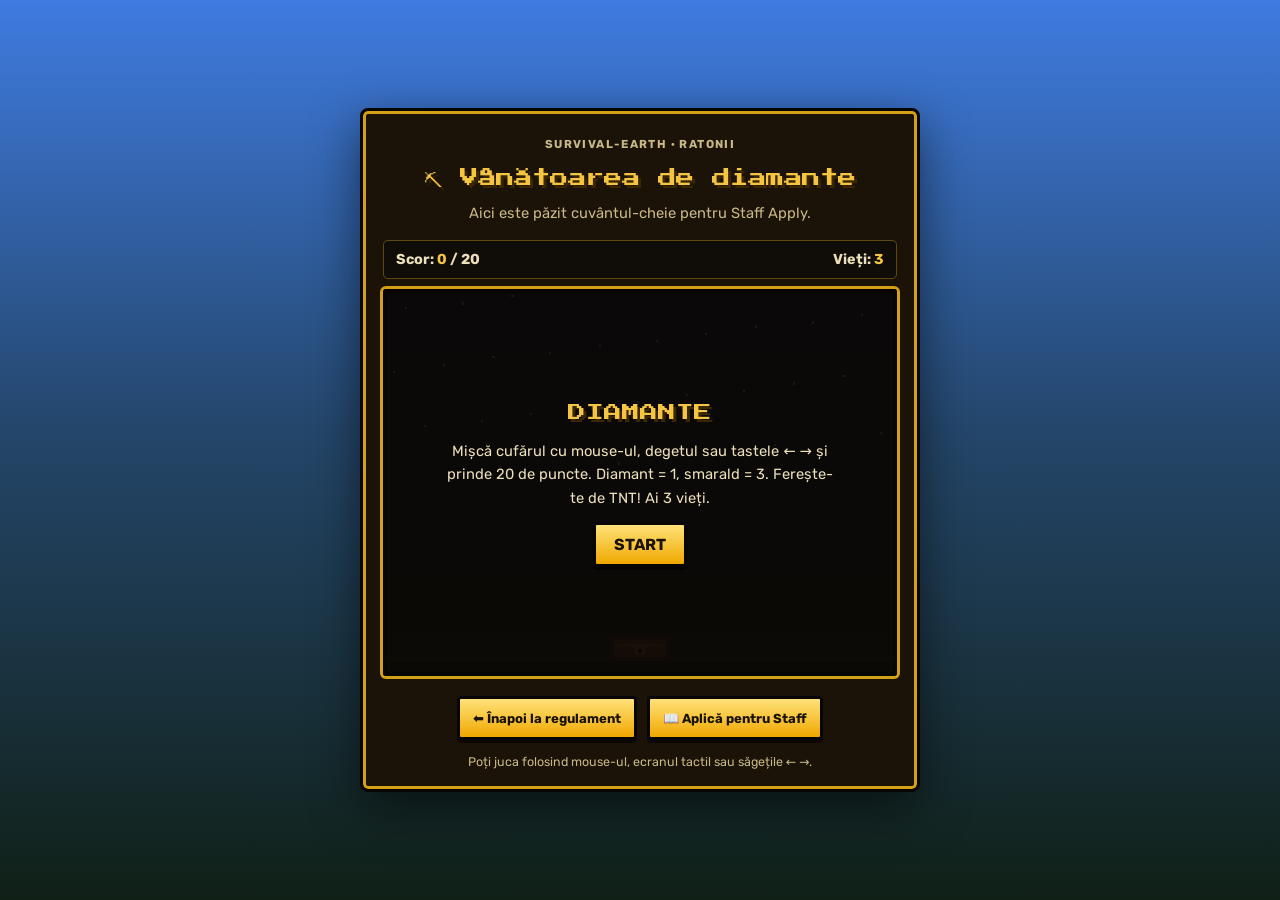
==== commit 9d0b46b7: "Restore the simple retro mini-game layout and keep the new Pages username" ====
--- a/index.html
+++ b/index.html
@@ -3,56 +3,35 @@
 <head>
   <meta charset="utf-8">
   <meta name="viewport" content="width=device-width, initial-scale=1">
-  <meta name="theme-color" content="#101a2d">
-  <meta name="description" content="Joacă Vânătoarea de diamante pe Survival-Earth. Prinde diamante și smaralde, evită TNT-ul și încearcă provocarea!">
+  <meta name="theme-color" content="#18304c">
+  <meta name="description" content="Joacă Vânătoarea de diamante pe Survival-Earth. Prinde diamante și smaralde și ferește-te de TNT!">
   <link rel="canonical" href="https://mateisuper12.github.io/DiamondHuntRatonii-Project-/">
-  <meta property="og:type" content="website">
-  <meta property="og:title" content="Vânătoarea de diamante · Survival-Earth">
-  <meta property="og:description" content="Un mini-joc retro pentru comunitatea Ratonii. Prinde diamante și smaralde și ferește-te de TNT!">
-  <meta property="og:url" content="https://mateisuper12.github.io/DiamondHuntRatonii-Project-/">
-  <meta property="og:image" content="https://mateisuper12.github.io/DiamondHuntRatonii-Project-/banner.svg">
   <title>Vânătoarea de diamante · Survival-Earth</title>
   <link rel="preconnect" href="https://fonts.googleapis.com">
   <link rel="preconnect" href="https://fonts.gstatic.com" crossorigin>
-  <link href="https://fonts.googleapis.com/css2?family=Press+Start+2P&family=Rubik:wght@400;500;600;700&display=swap" rel="stylesheet">
+  <link href="https://fonts.googleapis.com/css2?family=Press+Start+2P&family=Rubik:wght@400;500;700&display=swap" rel="stylesheet">
   <link rel="stylesheet" href="style.css">
   <script src="script.js" defer></script>
 </head>
 <body>
-  <main class="page-shell" id="game">
-    <header class="hero">
-      <img class="hero-banner" src="banner.svg" alt="Banner ilustrat Vânătoarea de diamante, Survival-Earth">
-      <div class="hero-content">
-        <p class="eyebrow"><span class="status-dot" aria-hidden="true"></span> EXPERIENȚĂ SURVIVAL-EARTH</p>
-        <h1>Vânătoarea<br class="title-break"> de diamante</h1>
-        <p class="description">Prinde comorile. Ferește-te de TNT. Descoperă provocarea.</p>
-        <a class="button hero-cta" href="#play">Începe aventura <span aria-hidden="true">↓</span></a>
-      </div>
-      <div class="hero-badge" aria-label="Joc retro arcade">✦<span>RETRO<br>ARCADE</span></div>
+  <main class="game" id="game">
+    <header class="intro">
+      <p class="eyebrow">SURVIVAL-EARTH · RATONII</p>
+      <h1>⛏ Vânătoarea de diamante</h1>
+      <p class="description">Aici este păzit cuvântul-cheie pentru Staff Apply.</p>
     </header>
 
-    <section class="game-panel" id="play" aria-label="Mini-joc Vânătoarea de diamante">
-      <div class="section-heading">
-        <div>
-          <p class="section-kicker">PROVOCAREA TA</p>
-          <h2>Pregătit de vânătoare?</h2>
-        </div>
-        <span class="live-pill"><span aria-hidden="true"></span> JOACĂ ACUM</span>
+    <section class="game-area" aria-label="Mini-joc Vânătoarea de diamante">
+      <div class="hud" aria-live="polite">
+        <span>Scor: <strong id="score">0</strong> / 20</span>
+        <span>Vieți: <strong id="lives">3</strong></span>
       </div>
-
-      <div class="hud" aria-live="polite">
-        <div class="hud-card"><span class="hud-icon" aria-hidden="true">◆</span><span>SCOR</span><strong><span id="score">0</span><small> / 20</small></strong></div>
-        <div class="hud-card"><span class="hud-icon heart-icon" aria-hidden="true">♥</span><span>VIEȚI</span><strong id="lives">3</strong></div>
-      </div>
-
       <div class="canvas-wrap">
         <canvas class="game-canvas" id="game-canvas" width="480" height="360" aria-label="Prinde diamantele și smaraldele, evită TNT-ul"></canvas>
         <div class="overlay" id="overlay">
-          <div class="overlay-emblem" aria-hidden="true">◆</div>
-          <p class="overlay-kicker">O AVENTURĂ TE AȘTEAPTĂ</p>
-          <h3 class="overlay-title" id="overlay-title">DIAMANTE</h3>
+          <h2 class="overlay-title" id="overlay-title">DIAMANTE</h2>
           <p class="overlay-description" id="overlay-description">Mișcă cufărul cu mouse-ul, degetul sau tastele ← → și prinde 20 de puncte. Diamant = 1, smarald = 3. Ferește-te de TNT! Ai 3 vieți.</p>
-          <button class="button start-button" id="start-button" type="button">START JOC <span aria-hidden="true">→</span></button>
+          <button class="button start-button" id="start-button" type="button">START</button>
         </div>
       </div>
 
@@ -62,46 +41,13 @@
         <strong class="keyword" id="keyword">EarthMCRatoniiB&amp;C</strong>
         <button class="button copy-button" id="copy-button" type="button">📋 Copiază cuvântul-cheie</button>
       </section>
-
-      <div class="controls-row">
-        <span><kbd>←</kbd><kbd>→</kbd> Taste săgeată</span>
-        <span class="controls-divider" aria-hidden="true"></span>
-        <span>Mouse sau ecran tactil</span>
-      </div>
     </section>
 
-    <section class="info-section" aria-labelledby="how-to-title">
-      <div class="section-heading info-heading">
-        <div>
-          <p class="section-kicker">GHID RAPID</p>
-          <h2 id="how-to-title">Cum se joacă</h2>
-        </div>
-        <span class="info-number">01 — 03</span>
-      </div>
-      <div class="guide-grid">
-        <article class="guide-card">
-          <span class="guide-icon diamond" aria-hidden="true">◆</span>
-          <div><h3>Adună comori</h3><p>Prinde diamantele pentru 1 punct și smaraldele pentru 3.</p></div>
-          <span class="guide-value">+1 / +3</span>
-        </article>
-        <article class="guide-card">
-          <span class="guide-icon tnt" aria-hidden="true">TNT</span>
-          <div><h3>Evită TNT-ul</h3><p>Ferește cufărul de TNT — fiecare atingere costă o viață.</p></div>
-          <span class="guide-value danger">−1 viață</span>
-        </article>
-        <article class="guide-card">
-          <span class="guide-icon trophy" aria-hidden="true">✦</span>
-          <div><h3>Ajungi la 20</h3><p>Strânge punctele necesare și completează provocarea.</p></div>
-          <span class="guide-value">Țintă: 20</span>
-        </article>
-      </div>
-    </section>
-
-    <footer class="site-footer">
-      <a class="button button-secondary" href="https://panel.ratonii.ro/rules/view?id=29">← Regulamentul</a>
-      <a class="button button-secondary" href="https://panel.ratonii.ro/staff-apply">Aplică pentru Staff ↗</a>
-      <p>Creat pentru comunitatea <strong>Ratonii</strong> <span aria-hidden="true">·</span> <a href="https://mateisuper12.github.io/DiamondHuntRatonii-Project-/">mateisuper12.github.io</a></p>
-    </footer>
+    <nav class="links" aria-label="Linkuri utile">
+      <a class="button button-secondary" href="https://panel.ratonii.ro/rules/view?id=29">⬅ Înapoi la regulament</a>
+      <a class="button button-secondary" href="https://panel.ratonii.ro/staff-apply">📖 Aplică pentru Staff</a>
+    </nav>
+    <p class="controls-hint">Poți juca folosind mouse-ul, ecranul tactil sau săgețile ← →.</p>
   </main>
 </body>
 </html>
--- a/style.css
+++ b/style.css
@@ -5,31 +5,18 @@
 :root {
   color-scheme: dark;
   font-family: "Rubik", system-ui, sans-serif;
-  color: #f3f5ff;
-  background: #0b1220;
-  font-synthesis: none;
-  text-rendering: optimizeLegibility;
-  -webkit-font-smoothing: antialiased;
-  --muted: #9aa8c3;
-  --gold: #ffd166;
-  --panel: #111c30;
-  --line: #ffffff19;
-}
-
-html {
-  min-width: 320px;
-  scroll-behavior: smooth;
+  color: #f6ecd2;
+  background: #10233b;
 }
 
 body {
   min-width: 320px;
   min-height: 100vh;
   margin: 0;
-  padding: 46px 18px;
-  background:
-    radial-gradient(ellipse at 50% -10%, #284d83aa 0, transparent 47%),
-    radial-gradient(ellipse at 100% 52%, #137a6c1c 0, transparent 38%),
-    #0b1220;
+  display: grid;
+  place-items: center;
+  padding: 24px 16px;
+  background: linear-gradient(180deg, #3f7be0 0%, #24466a 48%, #102017 100%);
 }
 
 button,
@@ -37,252 +24,73 @@
   font: inherit;
 }
 
-.page-shell {
-  width: min(100%, 820px);
-  margin: 0 auto;
-}
-
-.hero {
-  position: relative;
-  min-height: 280px;
-  overflow: hidden;
+.game {
+  width: min(100%, 560px);
+  padding: 26px 20px 20px;
+  text-align: center;
+  background: #1b1208;
+  border: 3px solid #080604;
+  border-radius: 8px;
+  box-shadow: inset 0 0 0 3px #d4a017, 0 16px 48px #0008;
+}
+
+.intro {
+  margin-bottom: 18px;
+}
+
+.eyebrow {
+  margin: 0 0 12px;
+  color: #c9b886;
+  font-size: 0.72rem;
+  font-weight: 700;
+  letter-spacing: 0.12em;
+}
+
+h1,
+.overlay-title {
+  color: #f5c542;
+  font-family: "Press Start 2P", monospace;
+  font-size: clamp(0.82rem, 3.5vw, 1.15rem);
+  font-weight: 400;
+  line-height: 1.7;
+  text-shadow: 3px 3px #3a2600;
+}
+
+h1 {
+  margin: 0;
+}
+
+.description {
+  margin: 10px 0 0;
+  color: #c9b886;
+  font-size: 0.92rem;
+}
+
+.hud {
   display: flex;
-  align-items: center;
-  padding: 38px 44px;
-  isolation: isolate;
-  background: linear-gradient(110deg, #162b4c 0%, #173253 54%, #163d49 100%);
-  border: 1px solid #ffffff20;
-  border-radius: 22px;
-  box-shadow: 0 22px 70px #0005;
-}
-
-.hero-banner {
-  position: absolute;
-  z-index: -1;
-  inset: 0;
-  width: 100%;
-  height: 100%;
-  object-fit: cover;
-  opacity: 0.9;
-}
-
-.hero-content {
-  max-width: 510px;
-}
-
-.eyebrow,
-.section-kicker,
-.overlay-kicker {
-  margin: 0;
-  color: #9fe3d2;
-  font-size: 0.69rem;
+  justify-content: space-between;
+  gap: 12px;
+  margin: 0 auto 10px;
+  padding: 10px 12px;
+  color: #ecdfba;
+  font-size: 0.9rem;
   font-weight: 700;
-  letter-spacing: 0.16em;
-}
-
-.eyebrow {
-  display: flex;
-  align-items: center;
-  gap: 9px;
-}
-
-.status-dot,
-.live-pill > span {
-  width: 8px;
-  height: 8px;
-  border-radius: 50%;
-  background: #65e6a8;
-  box-shadow: 0 0 14px #65e6a899;
-}
-
-h1 {
-  margin: 18px 0 10px;
-  color: #fff6d8;
-  font-family: "Press Start 2P", monospace;
-  font-size: clamp(1.05rem, 3.5vw, 1.7rem);
-  font-weight: 400;
-  line-height: 1.75;
-  letter-spacing: -0.07em;
-  text-shadow: 3px 4px 0 #111b35, 0 0 36px #ffd16645;
-}
-
-.title-break {
-  display: none;
-}
-
-.description {
-  max-width: 380px;
-  margin: 0;
-  color: #c1cee1;
-  font-size: 0.98rem;
-  line-height: 1.65;
-}
-
-.button {
-  display: inline-flex;
-  min-height: 46px;
-  align-items: center;
-  justify-content: center;
-  gap: 10px;
-  padding: 11px 17px;
-  color: #162035;
-  font-size: 0.86rem;
-  font-weight: 700;
-  text-decoration: none;
-  background: linear-gradient(135deg, #ffe08a, #f8b83f);
-  border: 1px solid #ffe6a1;
-  border-radius: 10px;
-  box-shadow: 0 8px 24px #f6b84125;
-  cursor: pointer;
-  transition: transform 160ms ease, filter 160ms ease, box-shadow 160ms ease;
-}
-
-.button:hover {
-  filter: brightness(1.07);
-  transform: translateY(-2px);
-  box-shadow: 0 10px 28px #f6b84138;
-}
-
-.button:focus-visible {
-  outline: 3px solid #fff;
-  outline-offset: 4px;
-}
-
-.hero-cta {
-  margin-top: 21px;
-}
-
-.hero-badge {
-  position: absolute;
-  right: 38px;
-  bottom: 30px;
-  width: 82px;
-  height: 82px;
-  display: grid;
-  place-content: center;
-  color: var(--gold);
-  text-align: center;
-  background: #101a2dbf;
-  border: 1px solid #ffd16673;
-  border-radius: 50%;
-  box-shadow: 0 0 32px #ffd16620;
-  font-size: 1.2rem;
-}
-
-.hero-badge span {
-  margin-top: 3px;
-  font-size: 0.48rem;
-  font-weight: 700;
-  letter-spacing: 0.11em;
-  line-height: 1.4;
-}
-
-.game-panel,
-.info-section {
-  margin-top: 22px;
-  padding: 27px;
-  background: linear-gradient(145deg, #121e33, #101a2b);
-  border: 1px solid var(--line);
-  border-radius: 18px;
-  box-shadow: 0 16px 48px #0002;
-}
-
-.section-heading {
-  display: flex;
-  align-items: center;
-  justify-content: space-between;
-  gap: 14px;
-  margin-bottom: 20px;
-}
-
-.section-kicker {
-  margin-bottom: 7px;
-  color: #8297b9;
-  font-size: 0.62rem;
-}
-
-.section-heading h2 {
-  margin: 0;
-  color: #f4f6fd;
-  font-size: 1.2rem;
-  font-weight: 600;
-  letter-spacing: -0.035em;
-}
-
-.live-pill {
-  display: inline-flex;
-  flex: 0 0 auto;
-  align-items: center;
-  gap: 8px;
-  padding: 8px 11px;
-  color: #b6c8df;
-  font-size: 0.58rem;
-  font-weight: 700;
-  letter-spacing: 0.1em;
-  background: #ffffff08;
-  border: 1px solid var(--line);
-  border-radius: 99px;
-}
-
-.live-pill > span {
-  width: 6px;
-  height: 6px;
-}
-
-.hud {
-  display: grid;
-  grid-template-columns: 1fr 1fr;
-  gap: 10px;
-  margin-bottom: 13px;
-}
-
-.hud-card {
-  min-height: 62px;
-  display: grid;
-  grid-template-columns: 25px 1fr auto;
-  align-items: center;
-  gap: 9px;
-  padding: 10px 14px;
-  color: #9aabc6;
-  font-size: 0.64rem;
-  font-weight: 700;
-  letter-spacing: 0.1em;
-  background: #0c1525;
-  border: 1px solid #ffffff10;
-  border-radius: 11px;
-}
-
-.hud-icon {
-  color: #51e4d3;
-  font-size: 1.35rem;
-  text-align: center;
-  text-shadow: 0 0 14px #51e4d388;
-}
-
-.heart-icon {
-  color: #ff6b85;
-  text-shadow: 0 0 14px #ff6b8588;
-}
-
-.hud-card strong {
-  color: #f5f7ff;
-  font-size: 1rem;
+  background: #100d09;
+  border: 1px solid #d4a01766;
+  border-radius: 5px;
+}
+
+.hud strong {
+  color: #f5c542;
   font-variant-numeric: tabular-nums;
-  letter-spacing: 0;
-}
-
-.hud-card small {
-  color: #7585a1;
-  font-size: 0.7rem;
 }
 
 .canvas-wrap {
   position: relative;
   overflow: hidden;
-  background: #10243f;
-  border: 1px solid #ffffff22;
-  border-radius: 12px;
-  box-shadow: 0 8px 26px #0004, 0 0 0 3px #ffffff05;
+  border: 4px solid #080604;
+  border-radius: 3px;
+  box-shadow: 0 0 0 3px #d4a017;
 }
 
 .game-canvas {
@@ -301,66 +109,58 @@
   display: grid;
   align-content: center;
   justify-items: center;
-  gap: 11px;
+  gap: 12px;
   padding: 18px;
   text-align: center;
-  background: linear-gradient(140deg, #0b1525ed, #0b1725e8);
-  backdrop-filter: blur(3px);
+  background: #0a0705eF;
 }
 
 .overlay[hidden] {
   display: none;
 }
 
-.overlay-emblem {
-  width: 44px;
-  height: 44px;
-  display: grid;
-  place-items: center;
-  color: #5af0de;
-  font-size: 1.8rem;
-  background: #57e8d317;
-  border: 1px solid #57e8d34d;
-  border-radius: 13px;
-  text-shadow: 0 0 17px #57e8d3;
-  transform: rotate(45deg);
-}
-
-.overlay-emblem::first-letter {
-  transform: rotate(-45deg);
-}
-
-.overlay-kicker {
-  margin-top: 5px;
-  color: #82a0bd;
-  font-size: 0.56rem;
-}
-
 .overlay-title {
   margin: 0;
-  color: var(--gold);
-  font-family: "Press Start 2P", monospace;
-  font-size: clamp(0.8rem, 3.6vw, 1.05rem);
-  font-weight: 400;
-  line-height: 1.6;
-  text-shadow: 0 0 18px #ffd16655;
+  font-size: clamp(0.8rem, 3.6vw, 1.1rem);
 }
 
 .overlay-description {
   max-width: 390px;
   margin: 0;
-  color: #bdc9db;
-  font-size: 0.85rem;
+  color: #ecdfba;
+  font-size: 0.92rem;
   line-height: 1.6;
 }
 
-.start-button {
-  margin-top: 4px;
+.button {
+  display: inline-flex;
+  min-height: 44px;
+  align-items: center;
+  justify-content: center;
+  padding: 10px 18px;
+  color: #1a1206;
+  font-weight: 700;
+  text-decoration: none;
+  background: linear-gradient(#ffe27a, #f0a800);
+  border: 3px solid #080604;
+  border-radius: 4px;
+  box-shadow: 0 3px 0 #0008;
+  cursor: pointer;
+  transition: filter 120ms ease, transform 120ms ease;
+}
+
+.button:hover {
+  filter: brightness(1.1);
+  transform: translateY(-1px);
+}
+
+.button:focus-visible {
+  outline: 3px solid #fff;
+  outline-offset: 3px;
 }
 
 .prize {
-  padding: 24px 12px 8px;
-  text-align: center;
+  padding: 22px 10px 8px;
 }
 
 .prize[hidden] {
@@ -369,19 +169,18 @@
 
 .prize h2 {
   margin: 0 0 8px;
-  color: var(--gold);
+  color: #f5c542;
   font-size: 1.3rem;
 }
 
 .prize p {
   margin: 0;
-  color: #bdc9db;
 }
 
 .keyword {
   display: block;
   margin: 14px 0;
-  color: var(--gold);
+  color: #f5c542;
   font-family: "Press Start 2P", monospace;
   font-size: clamp(0.7rem, 4vw, 1rem);
   line-height: 1.8;
@@ -389,263 +188,36 @@
   user-select: all;
 }
 
-.controls-row {
-  display: flex;
-  align-items: center;
-  justify-content: center;
-  gap: 14px;
-  margin-top: 15px;
-  color: #8393ad;
-  font-size: 0.72rem;
-}
-
-.controls-row > span:not(.controls-divider) {
-  display: inline-flex;
-  align-items: center;
-  gap: 5px;
-}
-
-kbd {
-  min-width: 22px;
-  padding: 3px 5px;
-  color: #c7d1e2;
-  text-align: center;
-  background: #1d2b42;
-  border: 1px solid #ffffff1a;
-  border-radius: 5px;
-  font-family: inherit;
-  font-size: 0.69rem;
-}
-
-.controls-divider {
-  width: 1px;
-  height: 14px;
-  background: #ffffff20;
-}
-
-.info-section {
-  padding-bottom: 24px;
-}
-
-.info-heading {
-  margin-bottom: 17px;
-}
-
-.info-number {
-  color: #60718d;
-  font-size: 0.72rem;
-  font-weight: 700;
-  letter-spacing: 0.1em;
-}
-
-.guide-grid {
-  display: grid;
-  gap: 9px;
-}
-
-.guide-card {
-  min-height: 76px;
-  display: grid;
-  grid-template-columns: 43px 1fr auto;
-  align-items: center;
-  gap: 13px;
-  padding: 12px 14px;
-  background: #0d1728;
-  border: 1px solid #ffffff0d;
-  border-radius: 11px;
-  transition: border-color 150ms ease, transform 150ms ease;
-}
-
-.guide-card:hover {
-  border-color: #ffffff25;
-  transform: translateX(2px);
-}
-
-.guide-icon {
-  width: 42px;
-  height: 42px;
-  display: grid;
-  place-items: center;
-  background: #ffffff08;
-  border: 1px solid #ffffff12;
-  border-radius: 10px;
-  font-size: 1.25rem;
-}
-
-.guide-icon.diamond {
-  color: #52e7d6;
-  text-shadow: 0 0 14px #52e7d688;
-}
-
-.guide-icon.tnt {
-  color: #ff8a75;
-  font-size: 0.65rem;
-  font-weight: 700;
-}
-
-.guide-icon.trophy {
-  color: var(--gold);
-}
-
-.guide-card h3 {
-  margin: 0 0 4px;
-  color: #e7ecf6;
-  font-size: 0.86rem;
-}
-
-.guide-card p {
-  margin: 0;
-  color: #8998b1;
-  font-size: 0.75rem;
-  line-height: 1.45;
-}
-
-.guide-value {
-  color: #8fe6d6;
-  font-size: 0.72rem;
-  font-weight: 700;
-  white-space: nowrap;
-}
-
-.guide-value.danger {
-  color: #ff9a8b;
-}
-
-.site-footer {
+.links {
   display: flex;
   flex-wrap: wrap;
-  align-items: center;
   justify-content: center;
   gap: 10px;
-  padding: 22px 8px 0;
+  margin-top: 20px;
 }
 
 .button-secondary {
-  min-height: 40px;
   padding: 9px 13px;
-  color: #c7d1e2;
-  font-size: 0.75rem;
-  background: #ffffff08;
-  border-color: #ffffff1b;
-  border-radius: 9px;
-  box-shadow: none;
-}
-
-.button-secondary:hover {
-  background: #ffffff12;
-  box-shadow: none;
-}
-
-.site-footer p {
-  flex-basis: 100%;
-  margin: 8px 0 0;
-  color: #71819a;
-  text-align: center;
-  font-size: 0.7rem;
-}
-
-.site-footer p strong {
-  color: #aab8cd;
-}
-
-.site-footer p a {
-  color: #86cfc6;
-  text-decoration: none;
-}
-
-.site-footer p a:hover {
-  text-decoration: underline;
-}
-
-@media (max-width: 600px) {
+  font-size: 0.82rem;
+}
+
+.controls-hint {
+  margin: 14px 0 0;
+  color: #c9b886;
+  font-size: 0.78rem;
+}
+
+@media (max-width: 500px) {
   body {
-    padding: 20px 12px;
-  }
-
-  .hero {
-    min-height: 265px;
-    padding: 30px 25px;
-    border-radius: 17px;
-  }
-
-  .hero-badge {
-    right: 20px;
-    bottom: 19px;
-    width: 64px;
-    height: 64px;
-  }
-
-  .hero-content {
-    max-width: 82%;
-  }
-
-  .title-break {
-    display: initial;
-  }
-
-  .game-panel,
-  .info-section {
-    margin-top: 14px;
-    padding: 20px 16px;
-    border-radius: 15px;
-  }
-
-  .section-heading h2 {
-    font-size: 1.05rem;
-  }
-
-  .hud-card {
-    grid-template-columns: 21px 1fr auto;
-    gap: 6px;
-    padding: 9px;
-    font-size: 0.57rem;
-  }
-
-  .guide-card {
-    grid-template-columns: 38px 1fr;
-    gap: 10px;
-    padding: 11px;
-  }
-
-  .guide-icon {
-    width: 38px;
-    height: 38px;
-  }
-
-  .guide-value {
-    grid-column: 2;
-    margin-top: -6px;
-    font-size: 0.66rem;
-  }
-}
-
-@media (max-width: 390px) {
-  .hero {
-    padding: 27px 19px;
-  }
-
-  .hero-content {
-    max-width: 100%;
-  }
-
-  .hero-badge {
-    display: none;
-  }
-
-  .description {
-    max-width: 280px;
-    font-size: 0.88rem;
-  }
-
-  .live-pill {
-    padding: 7px 8px;
-    font-size: 0.5rem;
-  }
-
-  .controls-row {
-    flex-wrap: wrap;
-    gap: 8px;
-    font-size: 0.66rem;
+    padding: 16px 12px;
+  }
+
+  .game {
+    padding: 22px 14px 16px;
+  }
+
+  .links {
+    flex-direction: column;
   }
 }
 
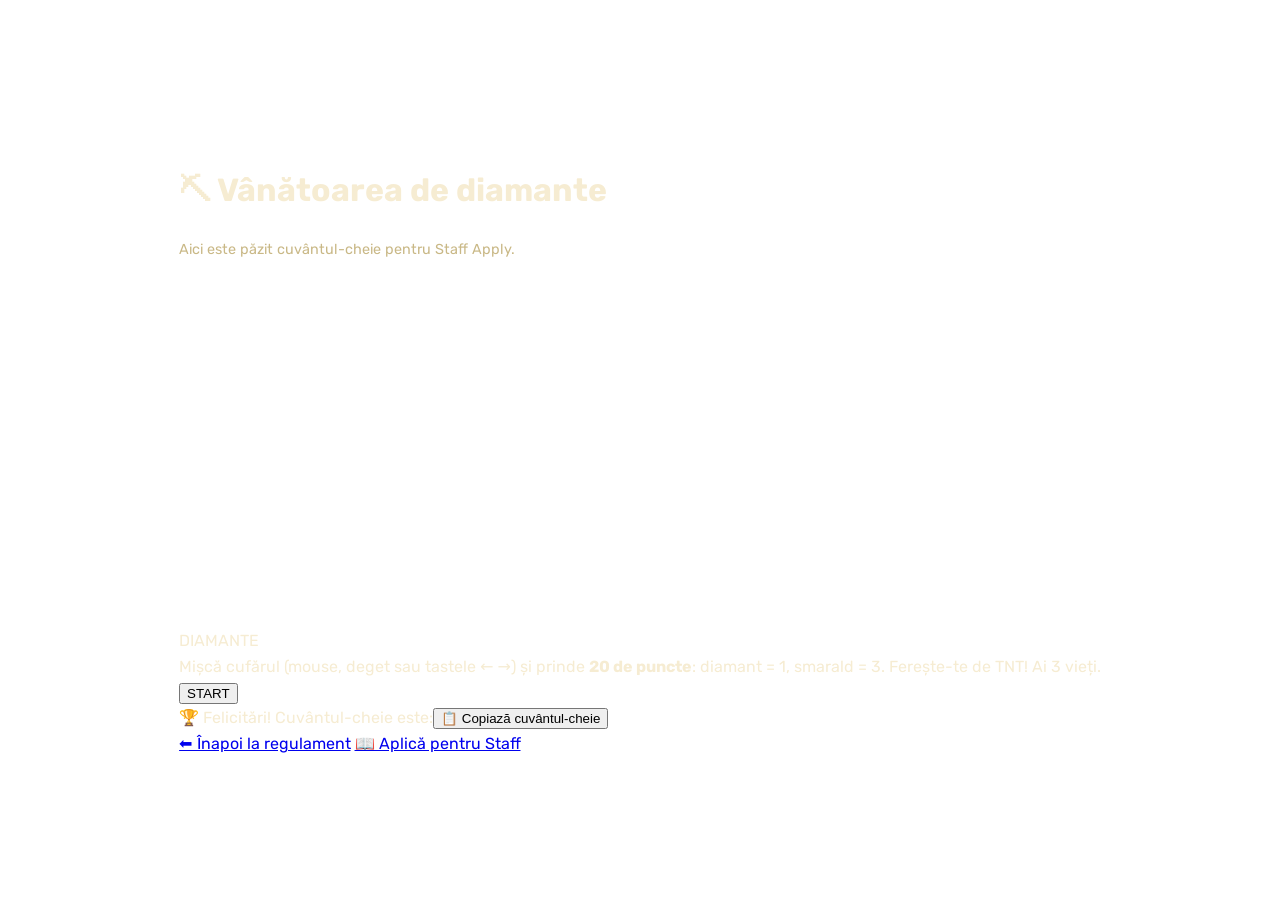
==== commit f449b587: "Restore the original retro mini-game layout and styling while keeping the updated username for Pages" ====
--- a/index.html
+++ b/index.html
@@ -2,52 +2,53 @@
 <html lang="ro">
 <head>
   <meta charset="utf-8">
-  <meta name="viewport" content="width=device-width, initial-scale=1">
-  <meta name="theme-color" content="#18304c">
-  <meta name="description" content="Joacă Vânătoarea de diamante pe Survival-Earth. Prinde diamante și smaralde și ferește-te de TNT!">
-  <link rel="canonical" href="https://mateisuper12.github.io/DiamondHuntRatonii-Project-/">
+  <meta name="viewport" content="width=device-width,initial-scale=1">
   <title>Vânătoarea de diamante · Survival-Earth</title>
-  <link rel="preconnect" href="https://fonts.googleapis.com">
-  <link rel="preconnect" href="https://fonts.gstatic.com" crossorigin>
-  <link href="https://fonts.googleapis.com/css2?family=Press+Start+2P&family=Rubik:wght@400;500;700&display=swap" rel="stylesheet">
-  <link rel="stylesheet" href="style.css">
-  <script src="script.js" defer></script>
+  <link href="https://fonts.googleapis.com/css2?family=Press+Start+2P&family=Rubik:wght@400;700&display=swap" rel="stylesheet">
+  <style>
+    *{box-sizing:border-box}body{margin:0;min-height:100vh;display:grid;place-items:center;padding:16px;font:16px/1.6 Rubik,system-ui,sans-serif;color:#f6ecd2;background:linear-gradient(#3f7be0,#78[...]
+    .game{width:100%;max-width:520px;text-align:center;padding:20px 14px;border:3px solid #000;background:#1b1208;box-shadow:inset 0 0 0 3px #d4a017,0 10px 40px #0008}
+    h1{margin:0;font:400 clamp(13px,3.8vw,19px)/1.6 'Press Start 2P',monospace;color:#f5c542;text-shadow:3px 3px #3a2600}
+    .gbox{position:relative;margin:14px auto 0;border:4px solid #000;box-shadow:0 0 0 3px #d4a017}
+    .gc{display:block;width:100%;height:auto;touch-action:none;background:linear-gradient(#10243f,#1d3a1f);cursor:ew-resize;image-rendering:pixelated}
+    .gov{position:absolute;inset:0;display:grid;place-content:center;justify-items:center;gap:10px;padding:14px;background:#0a0705ea}
+    .gt{font:400 clamp(.8rem,3.6vw,1.1rem)/1.5 'Press Start 2P',monospace;color:#f5c542}.gd{max-width:380px;font-size:.92rem;color:#ecdfba}
+    .btn{display:inline-block;padding:11px 22px;font:700 .95rem Rubik,sans-serif;cursor:pointer;text-decoration:none;color:#1a1206;background:linear-gradient(#ffe27a,#f0a800);border:3px solid #000[...]
+    .btn:hover{filter:brightness(1.1)}.prize{display:none}.game.won .prize{display:block}.game.won .gbox{display:none}
+    .kw{display:block;margin:12px 0 14px;font:400 clamp(.8rem,4.2vw,1.3rem) 'Press Start 2P',monospace;color:#f5c542;word-break:break-all;user-select:all}
+    .lk{margin-top:16px;display:flex;gap:10px;justify-content:center;flex-wrap:wrap}.lk .btn{font-size:.8rem;padding:8px 14px}
+  </style>
 </head>
 <body>
-  <main class="game" id="game">
-    <header class="intro">
-      <p class="eyebrow">SURVIVAL-EARTH · RATONII</p>
-      <h1>⛏ Vânătoarea de diamante</h1>
-      <p class="description">Aici este păzit cuvântul-cheie pentru Staff Apply.</p>
-    </header>
+  <div class="game">
+    <h1>⛏ Vânătoarea de diamante</h1>
+    <p style="margin:10px 0 0;color:#c9b886;font-size:.9rem">Aici este păzit cuvântul-cheie pentru Staff Apply.</p>
+    <div class="gbox">
+      <canvas class="gc" width="480" height="360"></canvas>
+      <div class="gov">
+        <div class="gt">DIAMANTE</div>
+        <div class="gd">Mișcă cufărul (mouse, deget sau tastele ← →) și prinde <b>20 de puncte</b>: diamant = 1, smarald = 3. Ferește-te de TNT! Ai 3 vieți.</div>
+        <button type="button" class="btn gs">START</button>
+      </div>
+    </div>
+    <div class="prize">🏆 Felicitări! Cuvântul-cheie este:<span class="gold kw"></span><button type="button" class="btn kc">📋 Copiază cuvântul-cheie</button></div>
+    <div class="lk">
+      <a class="btn" href="https://panel.ratonii.ro/rules/view?id=29">⬅ Înapoi la regulament</a>
+      <a class="btn" href="https://panel.ratonii.ro/staff-apply">📖 Aplică pentru Staff</a>
+    </div>
+  </div>
 
-    <section class="game-area" aria-label="Mini-joc Vânătoarea de diamante">
-      <div class="hud" aria-live="polite">
-        <span>Scor: <strong id="score">0</strong> / 20</span>
-        <span>Vieți: <strong id="lives">3</strong></span>
-      </div>
-      <div class="canvas-wrap">
-        <canvas class="game-canvas" id="game-canvas" width="480" height="360" aria-label="Prinde diamantele și smaraldele, evită TNT-ul"></canvas>
-        <div class="overlay" id="overlay">
-          <h2 class="overlay-title" id="overlay-title">DIAMANTE</h2>
-          <p class="overlay-description" id="overlay-description">Mișcă cufărul cu mouse-ul, degetul sau tastele ← → și prinde 20 de puncte. Diamant = 1, smarald = 3. Ferește-te de TNT! Ai 3 vieți.</p>
-          <button class="button start-button" id="start-button" type="button">START</button>
-        </div>
-      </div>
-
-      <section class="prize" id="prize" hidden aria-live="polite">
-        <h2>🏆 Felicitări!</h2>
-        <p>Cuvântul-cheie este:</p>
-        <strong class="keyword" id="keyword">EarthMCRatoniiB&amp;C</strong>
-        <button class="button copy-button" id="copy-button" type="button">📋 Copiază cuvântul-cheie</button>
-      </section>
-    </section>
-
-    <nav class="links" aria-label="Linkuri utile">
-      <a class="button button-secondary" href="https://panel.ratonii.ro/rules/view?id=29">⬅ Înapoi la regulament</a>
-      <a class="button button-secondary" href="https://panel.ratonii.ro/staff-apply">📖 Aplică pentru Staff</a>
-    </nav>
-    <p class="controls-hint">Poți juca folosind mouse-ul, ecranul tactil sau săgețile ← →.</p>
-  </main>
+  <script>
+    document.querySelector('.gs').onclick=function(){var b=this,g=b.closest('.game'),cv=g.querySelector('canvas'),cx=cv.getContext('2d'),ov=g.querySelector('.gov'),W=480,H=360,A=window.erA||(window.erA={}),F=window.requestAnimationFrame||window.setTimeout,tm=0;cx.imageSmoothingEnabled=false;function spr(r,p){var c=document.createElement('canvas');c.width=c.height=8;var x=c.getContext('2d');r.forEach(function(s,j){for(var i=0;i<8;i++){if(p[s.charAt(i)]){x.fillStyle=p[s.charAt(i)];x.fillRect(i,j,1,1)}}});return c};var G={d:spr(['...cc...','..cwcc..','.cwccdc.','cwccccdd','.ccccdd.','..cdddd.','...dd...','........'],{c:'#4aedd9',d:'#1fb5a6',w:'#fff'}),e:spr(['...cc...','..cwcc..','.cwccdc.','cwccccdd','.ccccdd.','..cdddd.','...dd...','........'],{c:'#4aedd9',d:'#1fb5a6',w:'#fff'}),t:spr(['........','..cc....','..cce...','..ccdd..','..cccc..','..ddc...','...d....','........'],{c:'#111',d:'#d7592d'}),x:spr(['........','....cc..','...cccc.','..cccc..','.cc..c..','..c..c..','........','........'],{c:'#f6e8b3',d:'#f6e8b3'}),r:spr(['........','....cc..','...cddc.','..cdddd.','..cddd..','...cdd..','....cc..','........'],{c:'#ffcb59',d:'#ff8f0e'}),p:spr(['........','...cc...','..cddc..','.cddddc.','..cdddd.','...cc...','........','........'],{c:'#76e6b4',d:'#1ea66f'})};function draw(){cx.clearRect(0,0,W,H);var bg=cx.createLinearGradient(0,0,0,H);bg.addColorStop(0,'#10243f');bg.addColorStop(1,'#1d3a1f');cx.fillStyle=bg;cx.fillRect(0,0,W,H);for(var i=0;i<30;i++){cx.fillStyle='#fff';cx.fillRect((i*83+17)%W,((i*47+13)%170),2,2)}cx.fillStyle='#1d3219';cx.fillRect(0,H-18,W,18);cx.fillStyle='#35512b';cx.fillRect(0,H-18,W,4);var f=0;A.items.forEach(function(it){if(it.y>H+30)return;var x=it.x,y=it.y;cx.drawImage(it.sprite,Math.round(x),Math.round(y));if(it.type==='tnt'&&it.x>W-12)return;});cx.drawImage(G.d,Math.round(A.px-12),H-26,24,24);}
+    function beep(f,d){try{A.ac=A.ac||new(window.AudioContext||window.webkitAudioContext)();var o=A.ac.createOscillator(),q=A.ac.createGain();o.type='square';o.frequency.value=f;q.gain.value=.06;q.connect(A.ac.destination);o.connect(q);o.start();setTimeout(function(){o.stop();q.disconnect();},d*1000)}catch(e){}}
+    function reset(){A.run=0;A.items=[];A.px=W/2;A.score=0;A.lives=3;A.last=0;g.querySelector('.kw').textContent='';g.classList.remove('won');ov.style.display='grid';g.querySelector('.gt').textContent='DIAMANTE';g.querySelector('.gd').innerHTML='Mișcă cufărul (mouse, deget sau tastele ← →) și prinde <b>20 de puncte</b>: diamant = 1, smarald = 3. Ferește-te de TNT! Ai 3 vieți.';}
+    function spawn(){var roll=Math.random();var type=roll<.17?'tnt':roll<.42?'emerald':'diamond';A.items.push({type:type,x:18+Math.random()*(W-36),y:-20,speed:2+Math.random()*2+Math.min(A.score*.03,1.2),sprite:type==='tnt'?G.t:type==='emerald'?G.p:G.r,w:type==='tnt'?22:24,h:type==='tnt'?20:24});}
+    function end(w){A.run=0;clearInterval(A.loop);if(w){g.querySelector('.kw').textContent=atob('RWFydGhNQ1JhdG9uaWlCJkM=');g.classList.add('won');beep(990,.3)}else{g.querySelector('.gt').textContent='AI PIERDUT';g.querySelector('.gd').textContent='Încearcă din nou și ai grijă de TNT!';beep(180,.25)}ov.style.display='grid';}
+    function tick(){if(!A.run)return;var nt=performance.now();var delta=Math.min((nt-A.last)/16.67||1,2);A.last=nt;if((A.keyLeft||A.keyRight)&&(A.keyLeft^A.keyRight)){A.px+=A.keyLeft?-28:28;A.px=Math.max(32,Math.min(W-32,A.px))}if(A.mouse){var r=cv.getBoundingClientRect();A.px=Math.max(32,Math.min(W-32,(A.mouse-r.left)/r.width*W))}spawn();A.items.forEach(function(it){it.y += it.speed*delta;});for(var i=A.items.length-1;i>=0;i--){var it=A.items[i];if(it.y>H+26){A.items.splice(i,1);continue;}var hit=Math.abs(it.x-A.px)<(it.w+24)/2&&Math.abs(it.y-(H-16))<(it.h+22)/2;if(hit){if(it.type==='tnt'){A.lives--;beep(120,.18);}else{A.score+=it.type==='emerald'?3:1;beep(540,.09);}A.items.splice(i,1);if(A.score>=20){end(true);return;}if(A.lives<=0){end(false);return;}}}draw();g.querySelector('.gd').innerHTML='Mișcă cufărul (mouse, deget sau tastele ← →) și prinde <b>20 de puncte</b>: diamant = 1, smarald = 3. Ferește-te de TNT! Ai <b>'+A.lives+'</b> vieți.';g.querySelector('.gt').textContent='SCOR: '+A.score;}
+    if(!A.b){A.b=1;A.px=W/2;A.keyLeft=false;A.keyRight=false;A.items=[];A.score=0;A.lives=3;A.mouse=null;function mv(e){var r=cv.getBoundingClientRect();A.mouse=e.clientX-r.left;A.px=Math.max(32,Math.min(W-32,(e.clientX-r.left)/r.width*W))}cv.addEventListener('pointermove',mv);cv.addEventListener('pointerdown',mv);document.addEventListener('keydown',function(e){if(e.key==='ArrowLeft'){A.keyLeft=true;A.keyRight=false;e.preventDefault()}if(e.key==='ArrowRight'){A.keyRight=true;A.keyLeft=false;e.preventDefault()}});document.addEventListener('keyup',function(e){if(e.key==='ArrowLeft')A.keyLeft=false;if(e.key==='ArrowRight')A.keyRight=false;});}
+    document.querySelector('.gs').onclick=function(){A.score=0;A.lives=3;A.items=[];A.px=W/2;A.run=1;A.last=performance.now();ov.style.display='none';g.classList.remove('won');A.loop=setInterval(tick,16);draw();};
+    document.querySelector('.kc').onclick=function(){var t=document.querySelector('.kw').textContent;try{navigator.clipboard.writeText(t);this.textContent='✅ Copiat!';}catch(e){prompt('Copiază:',t);}};
+    draw();
+  </script>
 </body>
 </html>
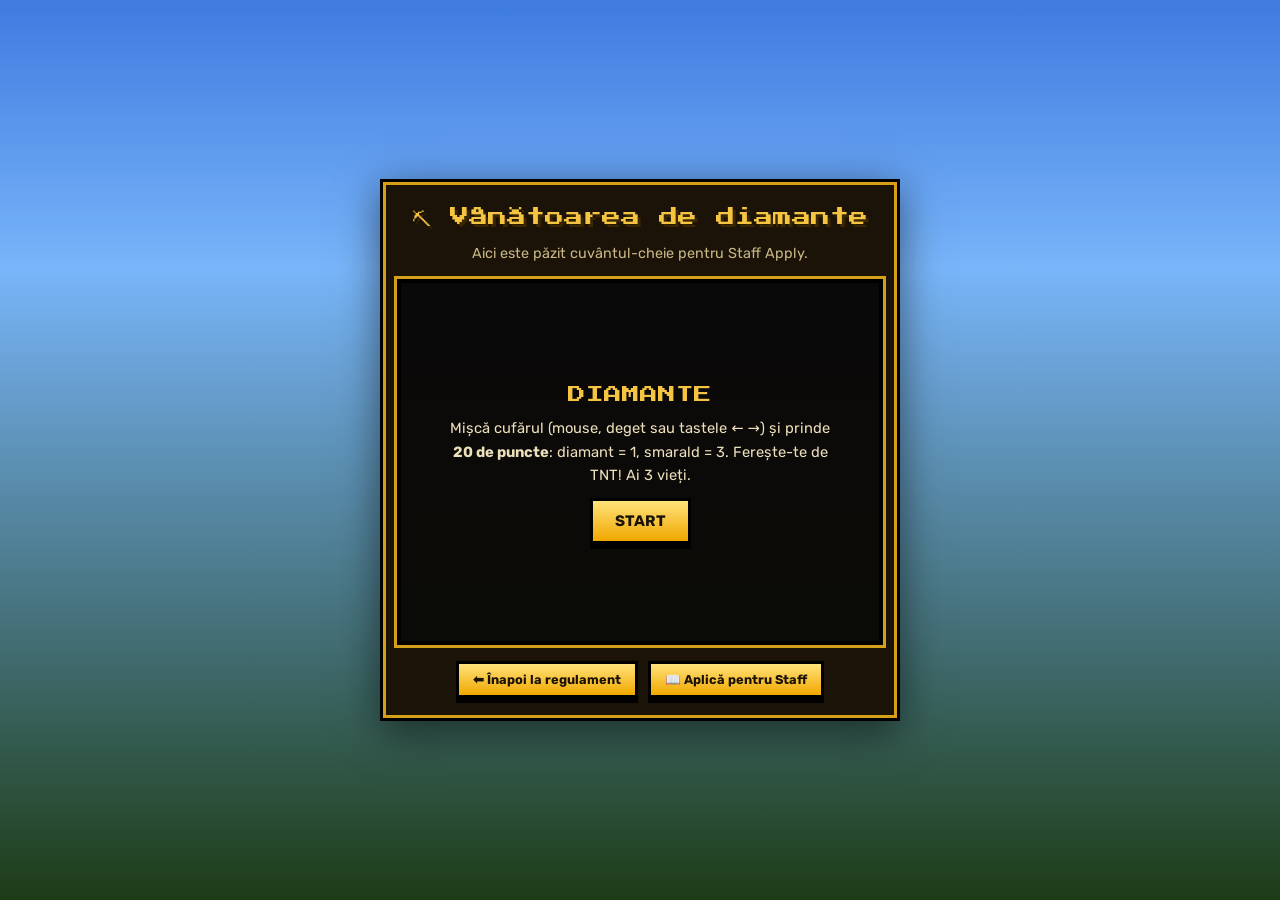
==== commit 3574759c: "Use the uploaded image assets as the full background and custom collectible sprites while preserving" ====
--- a/index.html
+++ b/index.html
@@ -6,17 +6,7 @@
   <title>Vânătoarea de diamante · Survival-Earth</title>
   <link href="https://fonts.googleapis.com/css2?family=Press+Start+2P&family=Rubik:wght@400;700&display=swap" rel="stylesheet">
   <style>
-    *{box-sizing:border-box}body{margin:0;min-height:100vh;display:grid;place-items:center;padding:16px;font:16px/1.6 Rubik,system-ui,sans-serif;color:#f6ecd2;background:linear-gradient(#3f7be0,#78[...]
-    .game{width:100%;max-width:520px;text-align:center;padding:20px 14px;border:3px solid #000;background:#1b1208;box-shadow:inset 0 0 0 3px #d4a017,0 10px 40px #0008}
-    h1{margin:0;font:400 clamp(13px,3.8vw,19px)/1.6 'Press Start 2P',monospace;color:#f5c542;text-shadow:3px 3px #3a2600}
-    .gbox{position:relative;margin:14px auto 0;border:4px solid #000;box-shadow:0 0 0 3px #d4a017}
-    .gc{display:block;width:100%;height:auto;touch-action:none;background:linear-gradient(#10243f,#1d3a1f);cursor:ew-resize;image-rendering:pixelated}
-    .gov{position:absolute;inset:0;display:grid;place-content:center;justify-items:center;gap:10px;padding:14px;background:#0a0705ea}
-    .gt{font:400 clamp(.8rem,3.6vw,1.1rem)/1.5 'Press Start 2P',monospace;color:#f5c542}.gd{max-width:380px;font-size:.92rem;color:#ecdfba}
-    .btn{display:inline-block;padding:11px 22px;font:700 .95rem Rubik,sans-serif;cursor:pointer;text-decoration:none;color:#1a1206;background:linear-gradient(#ffe27a,#f0a800);border:3px solid #000[...]
-    .btn:hover{filter:brightness(1.1)}.prize{display:none}.game.won .prize{display:block}.game.won .gbox{display:none}
-    .kw{display:block;margin:12px 0 14px;font:400 clamp(.8rem,4.2vw,1.3rem) 'Press Start 2P',monospace;color:#f5c542;word-break:break-all;user-select:all}
-    .lk{margin-top:16px;display:flex;gap:10px;justify-content:center;flex-wrap:wrap}.lk .btn{font-size:.8rem;padding:8px 14px}
+    *{box-sizing:border-box}body{margin:0;min-height:100vh;display:grid;place-items:center;padding:16px;font:16px/1.6 Rubik,system-ui,sans-serif;color:#f6ecd2;background:linear-gradient(#3f7be0,#78b5f9 30%,#1d3c16 100%)}.game{width:100%;max-width:520px;text-align:center;padding:20px 14px;border:3px solid #000;background:#1b1208;box-shadow:inset 0 0 0 3px #d4a017,0 10px 40px #0008}h1{margin:0;font:400 clamp(13px,3.8vw,19px)/1.6 'Press Start 2P',monospace;color:#f5c542;text-shadow:3px 3px #3a2600}.gbox{position:relative;margin:14px auto 0;border:4px solid #000;box-shadow:0 0 0 3px #d4a017}.gc{display:block;width:100%;height:auto;touch-action:none;background:linear-gradient(#10243f,#1d3a1f);cursor:ew-resize;image-rendering:pixelated}.gov{position:absolute;inset:0;display:grid;place-content:center;justify-items:center;gap:10px;padding:14px;background:#0a0705ea}.gt{font:400 clamp(.8rem,3.6vw,1.1rem)/1.5 'Press Start 2P',monospace;color:#f5c542}.gd{max-width:380px;font-size:.92rem;color:#ecdfba}.btn{display:inline-block;padding:11px 22px;font:700 .95rem Rubik,sans-serif;cursor:pointer;text-decoration:none;color:#1a1206;background:linear-gradient(#ffe27a,#f0a800);border:3px solid #000;border-radius:0;box-shadow:0 5px 0 #000;transition:filter .12s ease}.btn:hover{filter:brightness(1.1)}.prize{display:none}.game.won .prize{display:block}.game.won .gbox{display:none}.kw{display:block;margin:12px 0 14px;font:400 clamp(.8rem,4.2vw,1.3rem) 'Press Start 2P',monospace;color:#f5c542;word-break:break-all;user-select:all}.lk{margin-top:16px;display:flex;gap:10px;justify-content:center;flex-wrap:wrap}.lk .btn{font-size:.8rem;padding:8px 14px}
   </style>
 </head>
 <body>
@@ -39,16 +29,7 @@
   </div>
 
   <script>
-    document.querySelector('.gs').onclick=function(){var b=this,g=b.closest('.game'),cv=g.querySelector('canvas'),cx=cv.getContext('2d'),ov=g.querySelector('.gov'),W=480,H=360,A=window.erA||(window.erA={}),F=window.requestAnimationFrame||window.setTimeout,tm=0;cx.imageSmoothingEnabled=false;function spr(r,p){var c=document.createElement('canvas');c.width=c.height=8;var x=c.getContext('2d');r.forEach(function(s,j){for(var i=0;i<8;i++){if(p[s.charAt(i)]){x.fillStyle=p[s.charAt(i)];x.fillRect(i,j,1,1)}}});return c};var G={d:spr(['...cc...','..cwcc..','.cwccdc.','cwccccdd','.ccccdd.','..cdddd.','...dd...','........'],{c:'#4aedd9',d:'#1fb5a6',w:'#fff'}),e:spr(['...cc...','..cwcc..','.cwccdc.','cwccccdd','.ccccdd.','..cdddd.','...dd...','........'],{c:'#4aedd9',d:'#1fb5a6',w:'#fff'}),t:spr(['........','..cc....','..cce...','..ccdd..','..cccc..','..ddc...','...d....','........'],{c:'#111',d:'#d7592d'}),x:spr(['........','....cc..','...cccc.','..cccc..','.cc..c..','..c..c..','........','........'],{c:'#f6e8b3',d:'#f6e8b3'}),r:spr(['........','....cc..','...cddc.','..cdddd.','..cddd..','...cdd..','....cc..','........'],{c:'#ffcb59',d:'#ff8f0e'}),p:spr(['........','...cc...','..cddc..','.cddddc.','..cdddd.','...cc...','........','........'],{c:'#76e6b4',d:'#1ea66f'})};function draw(){cx.clearRect(0,0,W,H);var bg=cx.createLinearGradient(0,0,0,H);bg.addColorStop(0,'#10243f');bg.addColorStop(1,'#1d3a1f');cx.fillStyle=bg;cx.fillRect(0,0,W,H);for(var i=0;i<30;i++){cx.fillStyle='#fff';cx.fillRect((i*83+17)%W,((i*47+13)%170),2,2)}cx.fillStyle='#1d3219';cx.fillRect(0,H-18,W,18);cx.fillStyle='#35512b';cx.fillRect(0,H-18,W,4);var f=0;A.items.forEach(function(it){if(it.y>H+30)return;var x=it.x,y=it.y;cx.drawImage(it.sprite,Math.round(x),Math.round(y));if(it.type==='tnt'&&it.x>W-12)return;});cx.drawImage(G.d,Math.round(A.px-12),H-26,24,24);}
-    function beep(f,d){try{A.ac=A.ac||new(window.AudioContext||window.webkitAudioContext)();var o=A.ac.createOscillator(),q=A.ac.createGain();o.type='square';o.frequency.value=f;q.gain.value=.06;q.connect(A.ac.destination);o.connect(q);o.start();setTimeout(function(){o.stop();q.disconnect();},d*1000)}catch(e){}}
-    function reset(){A.run=0;A.items=[];A.px=W/2;A.score=0;A.lives=3;A.last=0;g.querySelector('.kw').textContent='';g.classList.remove('won');ov.style.display='grid';g.querySelector('.gt').textContent='DIAMANTE';g.querySelector('.gd').innerHTML='Mișcă cufărul (mouse, deget sau tastele ← →) și prinde <b>20 de puncte</b>: diamant = 1, smarald = 3. Ferește-te de TNT! Ai 3 vieți.';}
-    function spawn(){var roll=Math.random();var type=roll<.17?'tnt':roll<.42?'emerald':'diamond';A.items.push({type:type,x:18+Math.random()*(W-36),y:-20,speed:2+Math.random()*2+Math.min(A.score*.03,1.2),sprite:type==='tnt'?G.t:type==='emerald'?G.p:G.r,w:type==='tnt'?22:24,h:type==='tnt'?20:24});}
-    function end(w){A.run=0;clearInterval(A.loop);if(w){g.querySelector('.kw').textContent=atob('RWFydGhNQ1JhdG9uaWlCJkM=');g.classList.add('won');beep(990,.3)}else{g.querySelector('.gt').textContent='AI PIERDUT';g.querySelector('.gd').textContent='Încearcă din nou și ai grijă de TNT!';beep(180,.25)}ov.style.display='grid';}
-    function tick(){if(!A.run)return;var nt=performance.now();var delta=Math.min((nt-A.last)/16.67||1,2);A.last=nt;if((A.keyLeft||A.keyRight)&&(A.keyLeft^A.keyRight)){A.px+=A.keyLeft?-28:28;A.px=Math.max(32,Math.min(W-32,A.px))}if(A.mouse){var r=cv.getBoundingClientRect();A.px=Math.max(32,Math.min(W-32,(A.mouse-r.left)/r.width*W))}spawn();A.items.forEach(function(it){it.y += it.speed*delta;});for(var i=A.items.length-1;i>=0;i--){var it=A.items[i];if(it.y>H+26){A.items.splice(i,1);continue;}var hit=Math.abs(it.x-A.px)<(it.w+24)/2&&Math.abs(it.y-(H-16))<(it.h+22)/2;if(hit){if(it.type==='tnt'){A.lives--;beep(120,.18);}else{A.score+=it.type==='emerald'?3:1;beep(540,.09);}A.items.splice(i,1);if(A.score>=20){end(true);return;}if(A.lives<=0){end(false);return;}}}draw();g.querySelector('.gd').innerHTML='Mișcă cufărul (mouse, deget sau tastele ← →) și prinde <b>20 de puncte</b>: diamant = 1, smarald = 3. Ferește-te de TNT! Ai <b>'+A.lives+'</b> vieți.';g.querySelector('.gt').textContent='SCOR: '+A.score;}
-    if(!A.b){A.b=1;A.px=W/2;A.keyLeft=false;A.keyRight=false;A.items=[];A.score=0;A.lives=3;A.mouse=null;function mv(e){var r=cv.getBoundingClientRect();A.mouse=e.clientX-r.left;A.px=Math.max(32,Math.min(W-32,(e.clientX-r.left)/r.width*W))}cv.addEventListener('pointermove',mv);cv.addEventListener('pointerdown',mv);document.addEventListener('keydown',function(e){if(e.key==='ArrowLeft'){A.keyLeft=true;A.keyRight=false;e.preventDefault()}if(e.key==='ArrowRight'){A.keyRight=true;A.keyLeft=false;e.preventDefault()}});document.addEventListener('keyup',function(e){if(e.key==='ArrowLeft')A.keyLeft=false;if(e.key==='ArrowRight')A.keyRight=false;});}
-    document.querySelector('.gs').onclick=function(){A.score=0;A.lives=3;A.items=[];A.px=W/2;A.run=1;A.last=performance.now();ov.style.display='none';g.classList.remove('won');A.loop=setInterval(tick,16);draw();};
-    document.querySelector('.kc').onclick=function(){var t=document.querySelector('.kw').textContent;try{navigator.clipboard.writeText(t);this.textContent='✅ Copiat!';}catch(e){prompt('Copiază:',t);}};
-    draw();
+    document.querySelector('.gs').onclick=function(){var b=this,g=b.closest('.game'),cv=g.querySelector('canvas'),cx=cv.getContext('2d'),ov=g.querySelector('.gov'),W=480,H=360,A=window.erA||(window.erA={}),tm=0;cx.imageSmoothingEnabled=false;function spr(r,p){var c=document.createElement('canvas');c.width=c.height=8;var x=c.getContext('2d');r.forEach(function(s,j){for(var i=0;i<8;i++){if(p[s.charAt(i)]){x.fillStyle=p[s.charAt(i)];x.fillRect(i,j,1,1)}}});return c};var G={d:spr(['...cc...','..cwcc..','.cwccdc.','cwccccdd','.ccccdd.','..cdddd.','...dd...','........'],{c:'#4aedd9',d:'#1fb5a6',w:'#fff'}),e:spr(['...cc...','..cwcc..','.cwccdc.','cwccccdd','.ccccdd.','..cdddd.','...dd...','........'],{c:'#4aedd9',d:'#1fb5a6',w:'#fff'}),t:spr(['........','..cc....','..cce...','..ccdd..','..cccc..','..ddc...','...d....','........'],{c:'#111',d:'#d7592d'}),x:spr(['........','....cc..','...cccc.','..cccc..','.cc..c..','..c..c..','........','........'],{c:'#f6e8b3',d:'#f6e8b3'}),r:spr(['........','....cc..','...cddc.','..cdddd.','..cddd..','...cdd..','....cc..','........'],{c:'#ffcb59',d:'#ff8f0e'}),p:spr(['........','...cc...','..cddc..','.cddddc.','..cdddd.','...cc...','........','........'],{c:'#76e6b4',d:'#1ea66f'})};var bgImg=new Image();bgImg.src='26262708.png';var diamondImg=new Image();diamondImg.src='Diamond_JE3_BE3.png';var emeraldImg=new Image();emeraldImg.src='Emerald_JE3_BE3.webp';function drawBg(){if(bgImg.complete){cx.drawImage(bgImg,0,0,W,H);return;}var bg=cx.createLinearGradient(0,0,0,H);bg.addColorStop(0,'#10243f');bg.addColorStop(1,'#1d3a1f');cx.fillStyle=bg;cx.fillRect(0,0,W,H);for(var i=0;i<30;i++){cx.fillStyle='#fff';cx.fillRect((i*83+17)%W,((i*47+13)%170),2,2)}};function drawItemSprite(it){if(it.type==='tnt'){cx.drawImage(G.t, Math.round(it.x)-12, Math.round(it.y)-12, 24, 24);return;}var img=it.type==='emerald'?emeraldImg:diamondImg;if(img.complete){cx.drawImage(img, Math.round(it.x)-14, Math.round(it.y)-14, 28, 28);return;}cx.drawImage(it.type==='emerald'?G.p:G.r, Math.round(it.x)-12, Math.round(it.y)-12, 24, 24)};function beep(f,d){try{A.ac=A.ac||new(window.AudioContext||window.webkitAudioContext)();var o=A.ac.createOscillator(),q=A.ac.createGain();o.type='square';o.frequency.value=f;q.gain.value=.06;q.connect(A.ac.destination);o.connect(q);o.start();setTimeout(function(){o.stop();q.disconnect();},d*1000)}catch(e){}};function reset(){A.run=0;A.items=[];A.px=W/2;A.score=0;A.lives=3;A.last=0;g.querySelector('.kw').textContent='';g.classList.remove('won');ov.style.display='grid';g.querySelector('.gt').textContent='DIAMANTE';g.querySelector('.gd').innerHTML='Mișcă cufărul (mouse, deget sau tastele ← →) și prinde <b>20 de puncte</b>: diamant = 1, smarald = 3. Ferește-te de TNT! Ai 3 vieți.';}function spawn(){var roll=Math.random();var type=roll<.17?'tnt':roll<.42?'emerald':'diamond';A.items.push({type:type,x:18+Math.random()*(W-36),y:-20,speed:2+Math.random()*2+Math.min(A.score*.03,1.2),w:type==='tnt'?22:28,h:type==='tnt'?20:28});}function end(w){A.run=0;clearInterval(A.loop);if(w){g.querySelector('.kw').textContent=atob('RWFydGhNQ1JhdG9uaWlCJkM=');g.classList.add('won');beep(990,.3)}else{g.querySelector('.gt').textContent='AI PIERDUT';g.querySelector('.gd').textContent='Încearcă din nou și ai grijă de TNT!';beep(180,.25)}ov.style.display='grid';}function tick(){if(!A.run)return;var nt=performance.now();var delta=Math.min((nt-A.last)/16.67||1,2);A.last=nt;if((A.keyLeft||A.keyRight)&&(A.keyLeft^A.keyRight)){A.px+=A.keyLeft?-28:28;A.px=Math.max(32,Math.min(W-32,A.px))}if(A.mouse){var r=cv.getBoundingClientRect();A.px=Math.max(32,Math.min(W-32,(A.mouse-r.left)/r.width*W))}spawn();A.items.forEach(function(it){it.y += it.speed*delta;});for(var i=A.items.length-1;i>=0;i--){var it=A.items[i];if(it.y>H+26){A.items.splice(i,1);continue;}var hit=Math.abs(it.x-A.px)<(it.w+24)/2&&Math.abs(it.y-(H-16))<(it.h+22)/2;if(hit){if(it.type==='tnt'){A.lives--;beep(120,.18);}else{A.score+=it.type==='emerald'?3:1;beep(540,.09);}A.items.splice(i,1);if(A.score>=20){end(true);return;}if(A.lives<=0){end(false);return;}}}drawBg();A.items.forEach(drawItemSprite);cx.drawImage(G.d,Math.round(A.px-12),H-26,24,24);g.querySelector('.gd').innerHTML='Mișcă cufărul (mouse, deget sau tastele ← →) și prinde <b>20 de puncte</b>: diamant = 1, smarald = 3. Ferește-te de TNT! Ai <b>'+A.lives+'</b> vieți.';g.querySelector('.gt').textContent='SCOR: '+A.score;}if(!A.b){A.b=1;A.px=W/2;A.keyLeft=false;A.keyRight=false;A.items=[];A.score=0;A.lives=3;A.mouse=null;function mv(e){var r=cv.getBoundingClientRect();A.mouse=e.clientX-r.left;A.px=Math.max(32,Math.min(W-32,(e.clientX-r.left)/r.width*W))}cv.addEventListener('pointermove',mv);cv.addEventListener('pointerdown',mv);document.addEventListener('keydown',function(e){if(e.key==='ArrowLeft'){A.keyLeft=true;A.keyRight=false;e.preventDefault()}if(e.key==='ArrowRight'){A.keyRight=true;A.keyLeft=false;e.preventDefault()}});document.addEventListener('keyup',function(e){if(e.key==='ArrowLeft')A.keyLeft=false;if(e.key==='ArrowRight')A.keyRight=false;});}document.querySelector('.gs').onclick=function(){A.score=0;A.lives=3;A.items=[];A.px=W/2;A.run=1;A.last=performance.now();ov.style.display='none';g.classList.remove('won');A.loop=setInterval(tick,16);drawBg();};document.querySelector('.kc').onclick=function(){var t=document.querySelector('.kw').textContent;try{navigator.clipboard.writeText(t);this.textContent='✅ Copiat!';}catch(e){prompt('Copiază:',t);}};drawBg();
   </script>
 </body>
 </html>
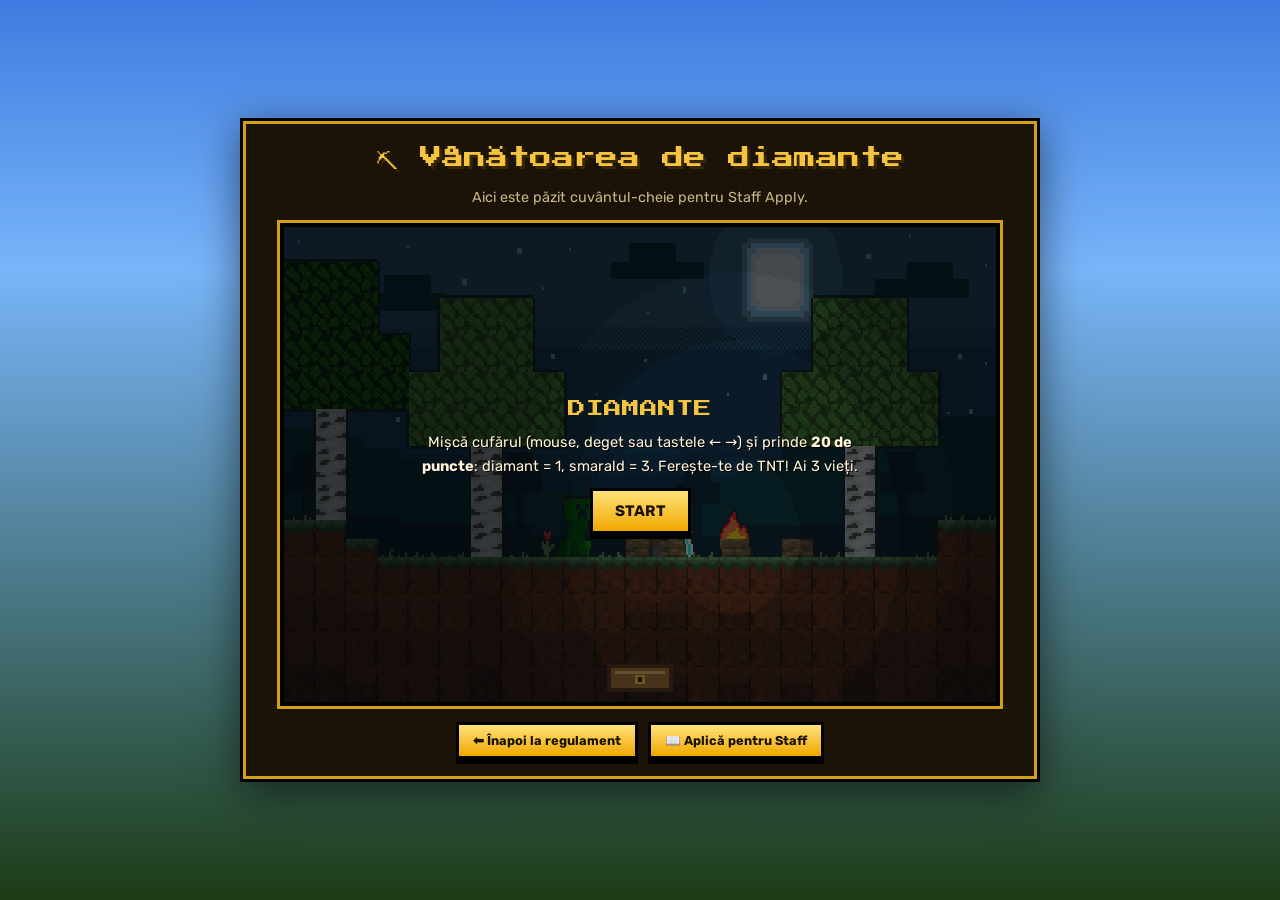
==== commit 952c96f6: "Fix the mini-game start button and load the uploaded background and collectible images correctly" ====
--- a/index.html
+++ b/index.html
@@ -6,15 +6,31 @@
   <title>Vânătoarea de diamante · Survival-Earth</title>
   <link href="https://fonts.googleapis.com/css2?family=Press+Start+2P&family=Rubik:wght@400;700&display=swap" rel="stylesheet">
   <style>
-    *{box-sizing:border-box}body{margin:0;min-height:100vh;display:grid;place-items:center;padding:16px;font:16px/1.6 Rubik,system-ui,sans-serif;color:#f6ecd2;background:linear-gradient(#3f7be0,#78b5f9 30%,#1d3c16 100%)}.game{width:100%;max-width:520px;text-align:center;padding:20px 14px;border:3px solid #000;background:#1b1208;box-shadow:inset 0 0 0 3px #d4a017,0 10px 40px #0008}h1{margin:0;font:400 clamp(13px,3.8vw,19px)/1.6 'Press Start 2P',monospace;color:#f5c542;text-shadow:3px 3px #3a2600}.gbox{position:relative;margin:14px auto 0;border:4px solid #000;box-shadow:0 0 0 3px #d4a017}.gc{display:block;width:100%;height:auto;touch-action:none;background:linear-gradient(#10243f,#1d3a1f);cursor:ew-resize;image-rendering:pixelated}.gov{position:absolute;inset:0;display:grid;place-content:center;justify-items:center;gap:10px;padding:14px;background:#0a0705ea}.gt{font:400 clamp(.8rem,3.6vw,1.1rem)/1.5 'Press Start 2P',monospace;color:#f5c542}.gd{max-width:380px;font-size:.92rem;color:#ecdfba}.btn{display:inline-block;padding:11px 22px;font:700 .95rem Rubik,sans-serif;cursor:pointer;text-decoration:none;color:#1a1206;background:linear-gradient(#ffe27a,#f0a800);border:3px solid #000;border-radius:0;box-shadow:0 5px 0 #000;transition:filter .12s ease}.btn:hover{filter:brightness(1.1)}.prize{display:none}.game.won .prize{display:block}.game.won .gbox{display:none}.kw{display:block;margin:12px 0 14px;font:400 clamp(.8rem,4.2vw,1.3rem) 'Press Start 2P',monospace;color:#f5c542;word-break:break-all;user-select:all}.lk{margin-top:16px;display:flex;gap:10px;justify-content:center;flex-wrap:wrap}.lk .btn{font-size:.8rem;padding:8px 14px}
+    *{box-sizing:border-box}
+    body{margin:0;min-height:100vh;display:grid;place-items:center;padding:16px;font:16px/1.6 Rubik,system-ui,sans-serif;color:#f6ecd2;background:linear-gradient(#3f7be0,#78b5f9 30%,#1d3c16 100%)}
+    .game{width:100%;max-width:800px;text-align:center;padding:20px 14px;border:3px solid #000;background:#1b1208;box-shadow:inset 0 0 0 3px #d4a017,0 10px 40px #0008}
+    h1{margin:0;font:400 clamp(13px,3.8vw,22px)/1.6 'Press Start 2P',monospace;color:#f5c542;text-shadow:3px 3px #3a2600}
+    .gbox{position:relative;width:min(100%,720px);margin:14px auto 0;border:4px solid #000;box-shadow:0 0 0 3px #d4a017}
+    .gc{display:block;width:100%;height:auto;touch-action:none;background:#10243f;cursor:ew-resize;image-rendering:pixelated}
+    .gov{position:absolute;inset:0;display:grid;place-content:center;justify-items:center;gap:10px;padding:14px;background:rgba(5,9,13,.58)}
+    .gov[hidden]{display:none}
+    .gt{font:400 clamp(.8rem,3.6vw,1.1rem)/1.5 'Press Start 2P',monospace;color:#f5c542}
+    .gd{max-width:480px;font-size:.92rem;color:#fff4d8;text-shadow:1px 1px #000}
+    .btn{display:inline-block;padding:11px 22px;font:700 .95rem Rubik,sans-serif;cursor:pointer;text-decoration:none;color:#1a1206;background:linear-gradient(#ffe27a,#f0a800);border:3px solid #000;border-radius:0;box-shadow:0 5px 0 #000;transition:filter .12s ease}
+    .btn:hover{filter:brightness(1.1)}
+    .prize{display:none}.game.won .prize{display:block}.game.won .gbox{display:none}
+    .kw{display:block;margin:12px 0 14px;font:400 clamp(.8rem,4.2vw,1.3rem) 'Press Start 2P',monospace;color:#f5c542;word-break:break-all;user-select:all}
+    .lk{margin-top:16px;display:flex;gap:10px;justify-content:center;flex-wrap:wrap}.lk .btn{font-size:.8rem;padding:8px 14px}
+    @media(max-width:520px){body{padding:8px}.game{padding:16px 10px}.gd{font-size:.82rem}.lk{flex-direction:column}.lk .btn{width:100%}}
   </style>
+  <script src="script.js" defer></script>
 </head>
 <body>
-  <div class="game">
+  <main class="game">
     <h1>⛏ Vânătoarea de diamante</h1>
     <p style="margin:10px 0 0;color:#c9b886;font-size:.9rem">Aici este păzit cuvântul-cheie pentru Staff Apply.</p>
     <div class="gbox">
-      <canvas class="gc" width="480" height="360"></canvas>
+      <canvas class="gc" width="720" height="480" aria-label="Mini-joc: prinde diamante și smaralde"></canvas>
       <div class="gov">
         <div class="gt">DIAMANTE</div>
         <div class="gd">Mișcă cufărul (mouse, deget sau tastele ← →) și prinde <b>20 de puncte</b>: diamant = 1, smarald = 3. Ferește-te de TNT! Ai 3 vieți.</div>
@@ -22,14 +38,10 @@
       </div>
     </div>
     <div class="prize">🏆 Felicitări! Cuvântul-cheie este:<span class="gold kw"></span><button type="button" class="btn kc">📋 Copiază cuvântul-cheie</button></div>
-    <div class="lk">
+    <nav class="lk" aria-label="Navigare">
       <a class="btn" href="https://panel.ratonii.ro/rules/view?id=29">⬅ Înapoi la regulament</a>
       <a class="btn" href="https://panel.ratonii.ro/staff-apply">📖 Aplică pentru Staff</a>
-    </div>
-  </div>
-
-  <script>
-    document.querySelector('.gs').onclick=function(){var b=this,g=b.closest('.game'),cv=g.querySelector('canvas'),cx=cv.getContext('2d'),ov=g.querySelector('.gov'),W=480,H=360,A=window.erA||(window.erA={}),tm=0;cx.imageSmoothingEnabled=false;function spr(r,p){var c=document.createElement('canvas');c.width=c.height=8;var x=c.getContext('2d');r.forEach(function(s,j){for(var i=0;i<8;i++){if(p[s.charAt(i)]){x.fillStyle=p[s.charAt(i)];x.fillRect(i,j,1,1)}}});return c};var G={d:spr(['...cc...','..cwcc..','.cwccdc.','cwccccdd','.ccccdd.','..cdddd.','...dd...','........'],{c:'#4aedd9',d:'#1fb5a6',w:'#fff'}),e:spr(['...cc...','..cwcc..','.cwccdc.','cwccccdd','.ccccdd.','..cdddd.','...dd...','........'],{c:'#4aedd9',d:'#1fb5a6',w:'#fff'}),t:spr(['........','..cc....','..cce...','..ccdd..','..cccc..','..ddc...','...d....','........'],{c:'#111',d:'#d7592d'}),x:spr(['........','....cc..','...cccc.','..cccc..','.cc..c..','..c..c..','........','........'],{c:'#f6e8b3',d:'#f6e8b3'}),r:spr(['........','....cc..','...cddc.','..cdddd.','..cddd..','...cdd..','....cc..','........'],{c:'#ffcb59',d:'#ff8f0e'}),p:spr(['........','...cc...','..cddc..','.cddddc.','..cdddd.','...cc...','........','........'],{c:'#76e6b4',d:'#1ea66f'})};var bgImg=new Image();bgImg.src='26262708.png';var diamondImg=new Image();diamondImg.src='Diamond_JE3_BE3.png';var emeraldImg=new Image();emeraldImg.src='Emerald_JE3_BE3.webp';function drawBg(){if(bgImg.complete){cx.drawImage(bgImg,0,0,W,H);return;}var bg=cx.createLinearGradient(0,0,0,H);bg.addColorStop(0,'#10243f');bg.addColorStop(1,'#1d3a1f');cx.fillStyle=bg;cx.fillRect(0,0,W,H);for(var i=0;i<30;i++){cx.fillStyle='#fff';cx.fillRect((i*83+17)%W,((i*47+13)%170),2,2)}};function drawItemSprite(it){if(it.type==='tnt'){cx.drawImage(G.t, Math.round(it.x)-12, Math.round(it.y)-12, 24, 24);return;}var img=it.type==='emerald'?emeraldImg:diamondImg;if(img.complete){cx.drawImage(img, Math.round(it.x)-14, Math.round(it.y)-14, 28, 28);return;}cx.drawImage(it.type==='emerald'?G.p:G.r, Math.round(it.x)-12, Math.round(it.y)-12, 24, 24)};function beep(f,d){try{A.ac=A.ac||new(window.AudioContext||window.webkitAudioContext)();var o=A.ac.createOscillator(),q=A.ac.createGain();o.type='square';o.frequency.value=f;q.gain.value=.06;q.connect(A.ac.destination);o.connect(q);o.start();setTimeout(function(){o.stop();q.disconnect();},d*1000)}catch(e){}};function reset(){A.run=0;A.items=[];A.px=W/2;A.score=0;A.lives=3;A.last=0;g.querySelector('.kw').textContent='';g.classList.remove('won');ov.style.display='grid';g.querySelector('.gt').textContent='DIAMANTE';g.querySelector('.gd').innerHTML='Mișcă cufărul (mouse, deget sau tastele ← →) și prinde <b>20 de puncte</b>: diamant = 1, smarald = 3. Ferește-te de TNT! Ai 3 vieți.';}function spawn(){var roll=Math.random();var type=roll<.17?'tnt':roll<.42?'emerald':'diamond';A.items.push({type:type,x:18+Math.random()*(W-36),y:-20,speed:2+Math.random()*2+Math.min(A.score*.03,1.2),w:type==='tnt'?22:28,h:type==='tnt'?20:28});}function end(w){A.run=0;clearInterval(A.loop);if(w){g.querySelector('.kw').textContent=atob('RWFydGhNQ1JhdG9uaWlCJkM=');g.classList.add('won');beep(990,.3)}else{g.querySelector('.gt').textContent='AI PIERDUT';g.querySelector('.gd').textContent='Încearcă din nou și ai grijă de TNT!';beep(180,.25)}ov.style.display='grid';}function tick(){if(!A.run)return;var nt=performance.now();var delta=Math.min((nt-A.last)/16.67||1,2);A.last=nt;if((A.keyLeft||A.keyRight)&&(A.keyLeft^A.keyRight)){A.px+=A.keyLeft?-28:28;A.px=Math.max(32,Math.min(W-32,A.px))}if(A.mouse){var r=cv.getBoundingClientRect();A.px=Math.max(32,Math.min(W-32,(A.mouse-r.left)/r.width*W))}spawn();A.items.forEach(function(it){it.y += it.speed*delta;});for(var i=A.items.length-1;i>=0;i--){var it=A.items[i];if(it.y>H+26){A.items.splice(i,1);continue;}var hit=Math.abs(it.x-A.px)<(it.w+24)/2&&Math.abs(it.y-(H-16))<(it.h+22)/2;if(hit){if(it.type==='tnt'){A.lives--;beep(120,.18);}else{A.score+=it.type==='emerald'?3:1;beep(540,.09);}A.items.splice(i,1);if(A.score>=20){end(true);return;}if(A.lives<=0){end(false);return;}}}drawBg();A.items.forEach(drawItemSprite);cx.drawImage(G.d,Math.round(A.px-12),H-26,24,24);g.querySelector('.gd').innerHTML='Mișcă cufărul (mouse, deget sau tastele ← →) și prinde <b>20 de puncte</b>: diamant = 1, smarald = 3. Ferește-te de TNT! Ai <b>'+A.lives+'</b> vieți.';g.querySelector('.gt').textContent='SCOR: '+A.score;}if(!A.b){A.b=1;A.px=W/2;A.keyLeft=false;A.keyRight=false;A.items=[];A.score=0;A.lives=3;A.mouse=null;function mv(e){var r=cv.getBoundingClientRect();A.mouse=e.clientX-r.left;A.px=Math.max(32,Math.min(W-32,(e.clientX-r.left)/r.width*W))}cv.addEventListener('pointermove',mv);cv.addEventListener('pointerdown',mv);document.addEventListener('keydown',function(e){if(e.key==='ArrowLeft'){A.keyLeft=true;A.keyRight=false;e.preventDefault()}if(e.key==='ArrowRight'){A.keyRight=true;A.keyLeft=false;e.preventDefault()}});document.addEventListener('keyup',function(e){if(e.key==='ArrowLeft')A.keyLeft=false;if(e.key==='ArrowRight')A.keyRight=false;});}document.querySelector('.gs').onclick=function(){A.score=0;A.lives=3;A.items=[];A.px=W/2;A.run=1;A.last=performance.now();ov.style.display='none';g.classList.remove('won');A.loop=setInterval(tick,16);drawBg();};document.querySelector('.kc').onclick=function(){var t=document.querySelector('.kw').textContent;try{navigator.clipboard.writeText(t);this.textContent='✅ Copiat!';}catch(e){prompt('Copiază:',t);}};drawBg();
-  </script>
+    </nav>
+  </main>
 </body>
 </html>
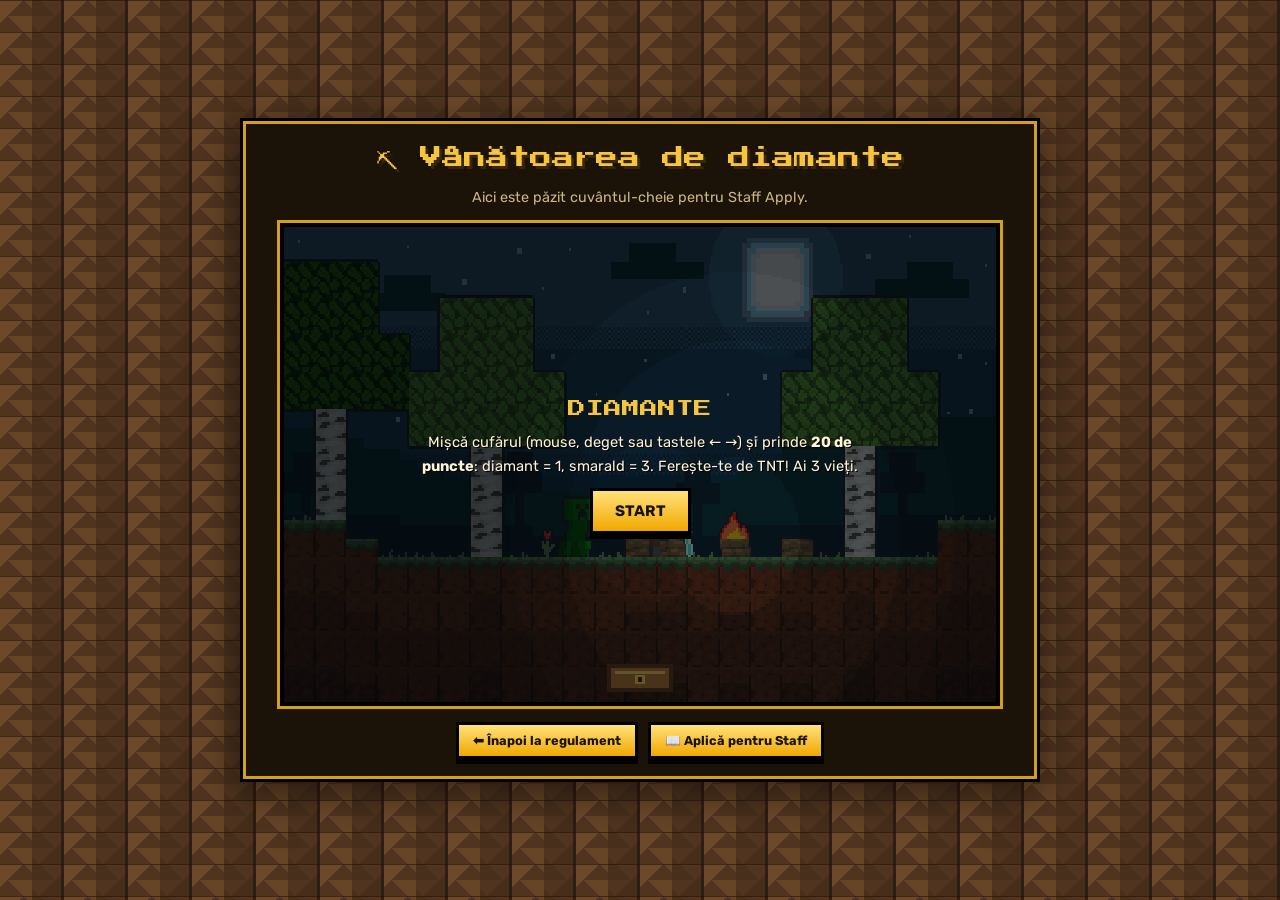
==== commit 75537992: "Add Minecraft-style dirt wall background and restore live score and lives HUD" ====
--- a/index.html
+++ b/index.html
@@ -7,21 +7,23 @@
   <link href="https://fonts.googleapis.com/css2?family=Press+Start+2P&family=Rubik:wght@400;700&display=swap" rel="stylesheet">
   <style>
     *{box-sizing:border-box}
-    body{margin:0;min-height:100vh;display:grid;place-items:center;padding:16px;font:16px/1.6 Rubik,system-ui,sans-serif;color:#f6ecd2;background:linear-gradient(#3f7be0,#78b5f9 30%,#1d3c16 100%)}
+    body{margin:0;min-height:100vh;display:grid;place-items:center;padding:16px;font:16px/1.6 Rubik,system-ui,sans-serif;color:#f6ecd2;background-color:#50341f;background-image:linear-gradient(90deg,transparent 0 96%,rgba(24,14,8,.55) 96% 100%),linear-gradient(0deg,transparent 0 96%,rgba(24,14,8,.55) 96% 100%),linear-gradient(135deg,rgba(197,139,74,.24) 25%,transparent 25% 75%,rgba(35,21,12,.22) 75%),linear-gradient(45deg,rgba(35,21,12,.18) 25%,transparent 25% 75%,rgba(197,139,74,.18) 75%);background-size:64px 32px,64px 32px,64px 32px,64px 32px;background-position:0 0,0 0,0 0,32px 16px;background-attachment:fixed}
     .game{width:100%;max-width:800px;text-align:center;padding:20px 14px;border:3px solid #000;background:#1b1208;box-shadow:inset 0 0 0 3px #d4a017,0 10px 40px #0008}
     h1{margin:0;font:400 clamp(13px,3.8vw,22px)/1.6 'Press Start 2P',monospace;color:#f5c542;text-shadow:3px 3px #3a2600}
     .gbox{position:relative;width:min(100%,720px);margin:14px auto 0;border:4px solid #000;box-shadow:0 0 0 3px #d4a017}
     .gc{display:block;width:100%;height:auto;touch-action:none;background:#10243f;cursor:ew-resize;image-rendering:pixelated}
     .gov{position:absolute;inset:0;display:grid;place-content:center;justify-items:center;gap:10px;padding:14px;background:rgba(5,9,13,.58)}
-    .gov[hidden]{display:none}
+    .gov[hidden],.hud[hidden]{display:none}
     .gt{font:400 clamp(.8rem,3.6vw,1.1rem)/1.5 'Press Start 2P',monospace;color:#f5c542}
     .gd{max-width:480px;font-size:.92rem;color:#fff4d8;text-shadow:1px 1px #000}
     .btn{display:inline-block;padding:11px 22px;font:700 .95rem Rubik,sans-serif;cursor:pointer;text-decoration:none;color:#1a1206;background:linear-gradient(#ffe27a,#f0a800);border:3px solid #000;border-radius:0;box-shadow:0 5px 0 #000;transition:filter .12s ease}
     .btn:hover{filter:brightness(1.1)}
+    .hud{position:absolute;z-index:1;top:10px;left:10px;right:10px;display:flex;justify-content:space-between;gap:8px;pointer-events:none}
+    .hud span{padding:7px 10px;border:2px solid #000;background:rgba(20,14,8,.88);color:#ffe27a;font:12px 'Press Start 2P',monospace;text-shadow:1px 1px #000}
     .prize{display:none}.game.won .prize{display:block}.game.won .gbox{display:none}
     .kw{display:block;margin:12px 0 14px;font:400 clamp(.8rem,4.2vw,1.3rem) 'Press Start 2P',monospace;color:#f5c542;word-break:break-all;user-select:all}
     .lk{margin-top:16px;display:flex;gap:10px;justify-content:center;flex-wrap:wrap}.lk .btn{font-size:.8rem;padding:8px 14px}
-    @media(max-width:520px){body{padding:8px}.game{padding:16px 10px}.gd{font-size:.82rem}.lk{flex-direction:column}.lk .btn{width:100%}}
+    @media(max-width:520px){body{padding:8px}.game{padding:16px 10px}.gd{font-size:.82rem}.lk{flex-direction:column}.lk .btn{width:100%}.hud span{font-size:9px;padding:6px}}
   </style>
   <script src="script.js" defer></script>
 </head>
@@ -31,6 +33,7 @@
     <p style="margin:10px 0 0;color:#c9b886;font-size:.9rem">Aici este păzit cuvântul-cheie pentru Staff Apply.</p>
     <div class="gbox">
       <canvas class="gc" width="720" height="480" aria-label="Mini-joc: prinde diamante și smaralde"></canvas>
+      <div class="hud" hidden><span>SCOR: <b class="score">0</b></span><span>VIEȚI: <b class="lives">3</b></span></div>
       <div class="gov">
         <div class="gt">DIAMANTE</div>
         <div class="gd">Mișcă cufărul (mouse, deget sau tastele ← →) și prinde <b>20 de puncte</b>: diamant = 1, smarald = 3. Ferește-te de TNT! Ai 3 vieți.</div>
